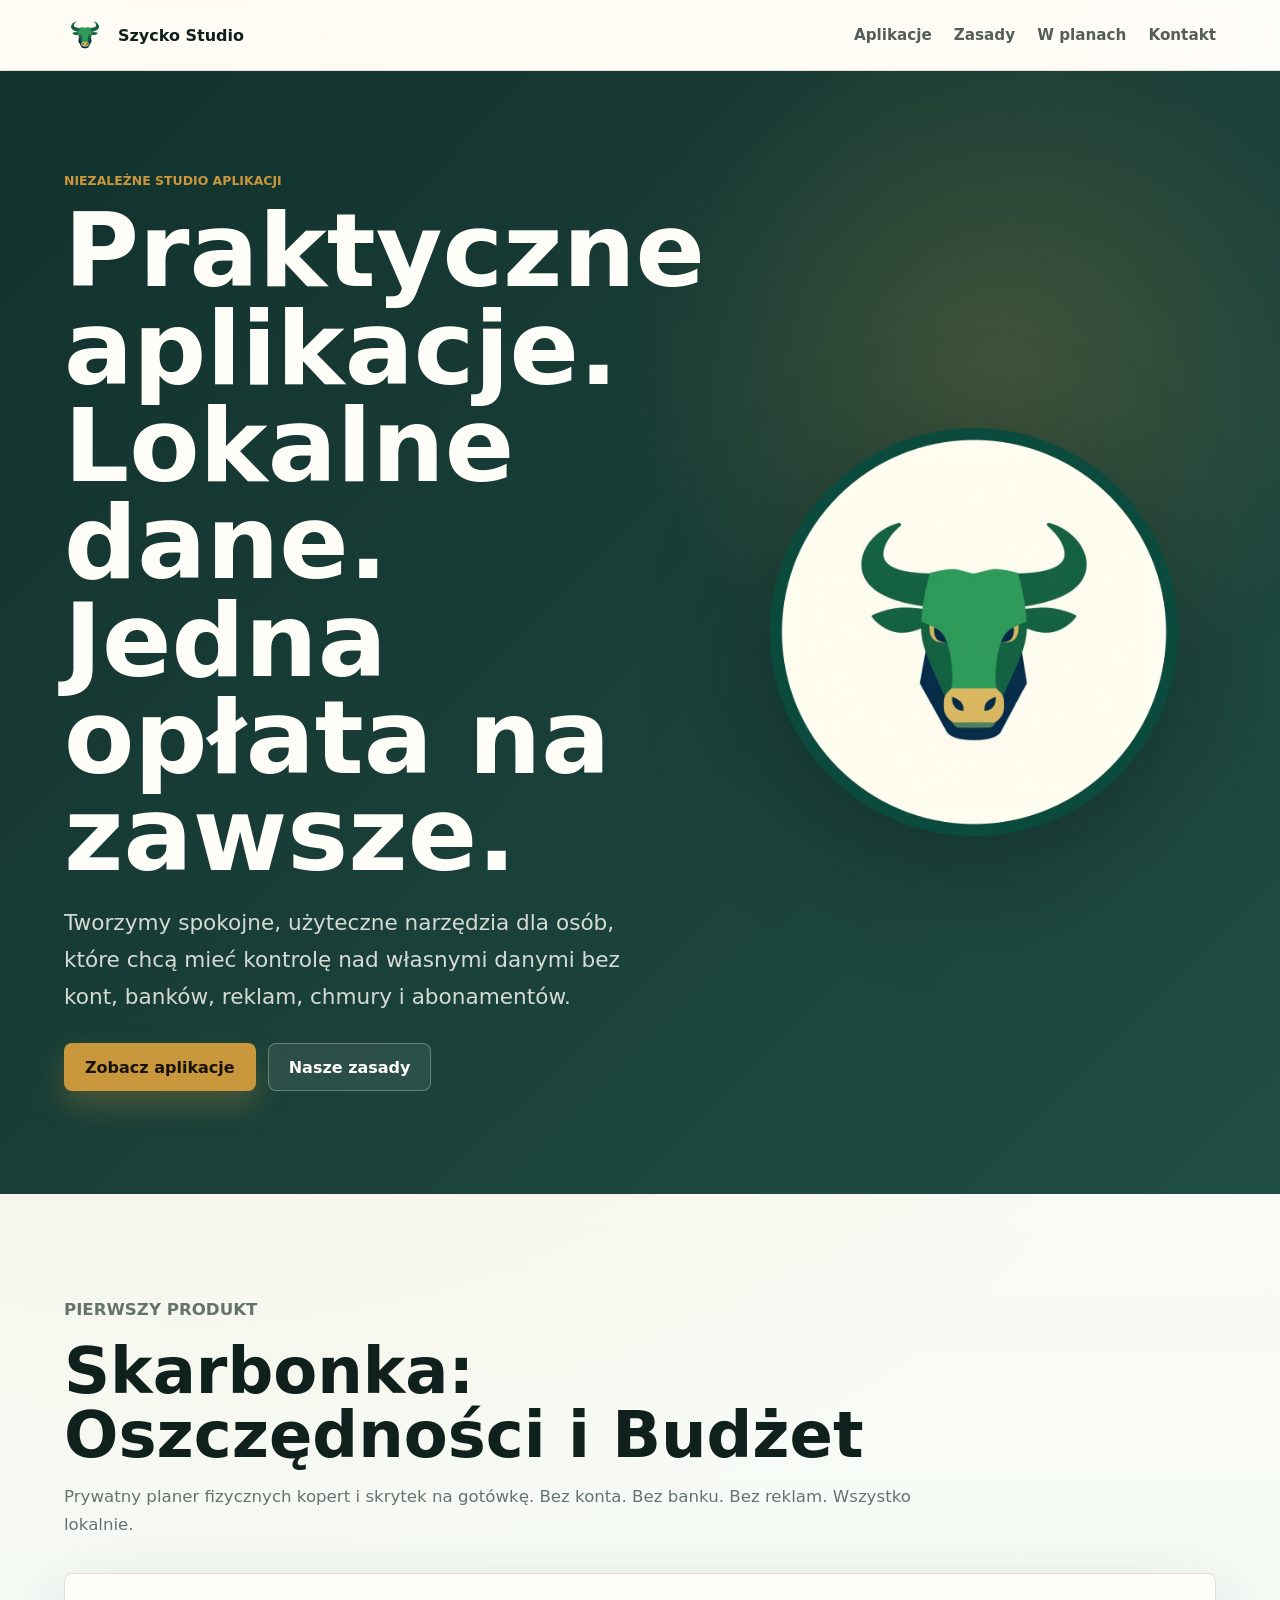
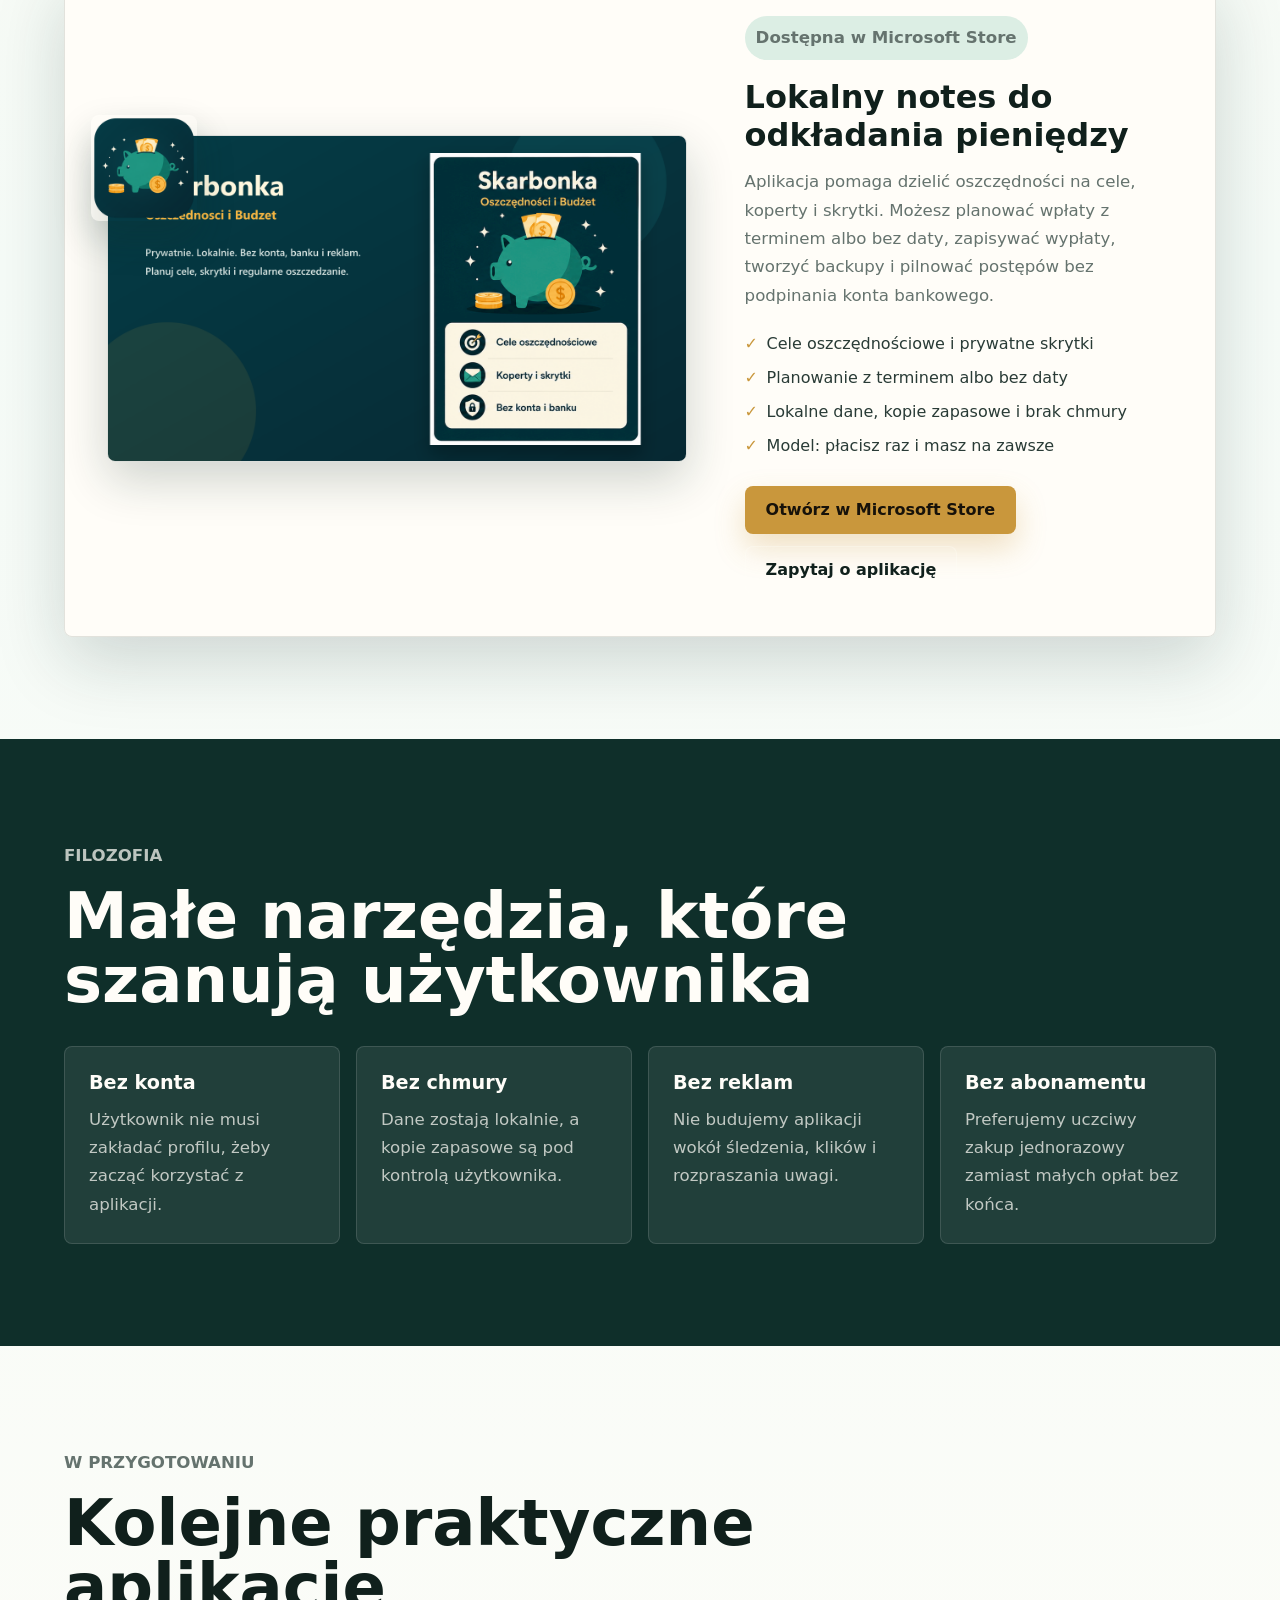
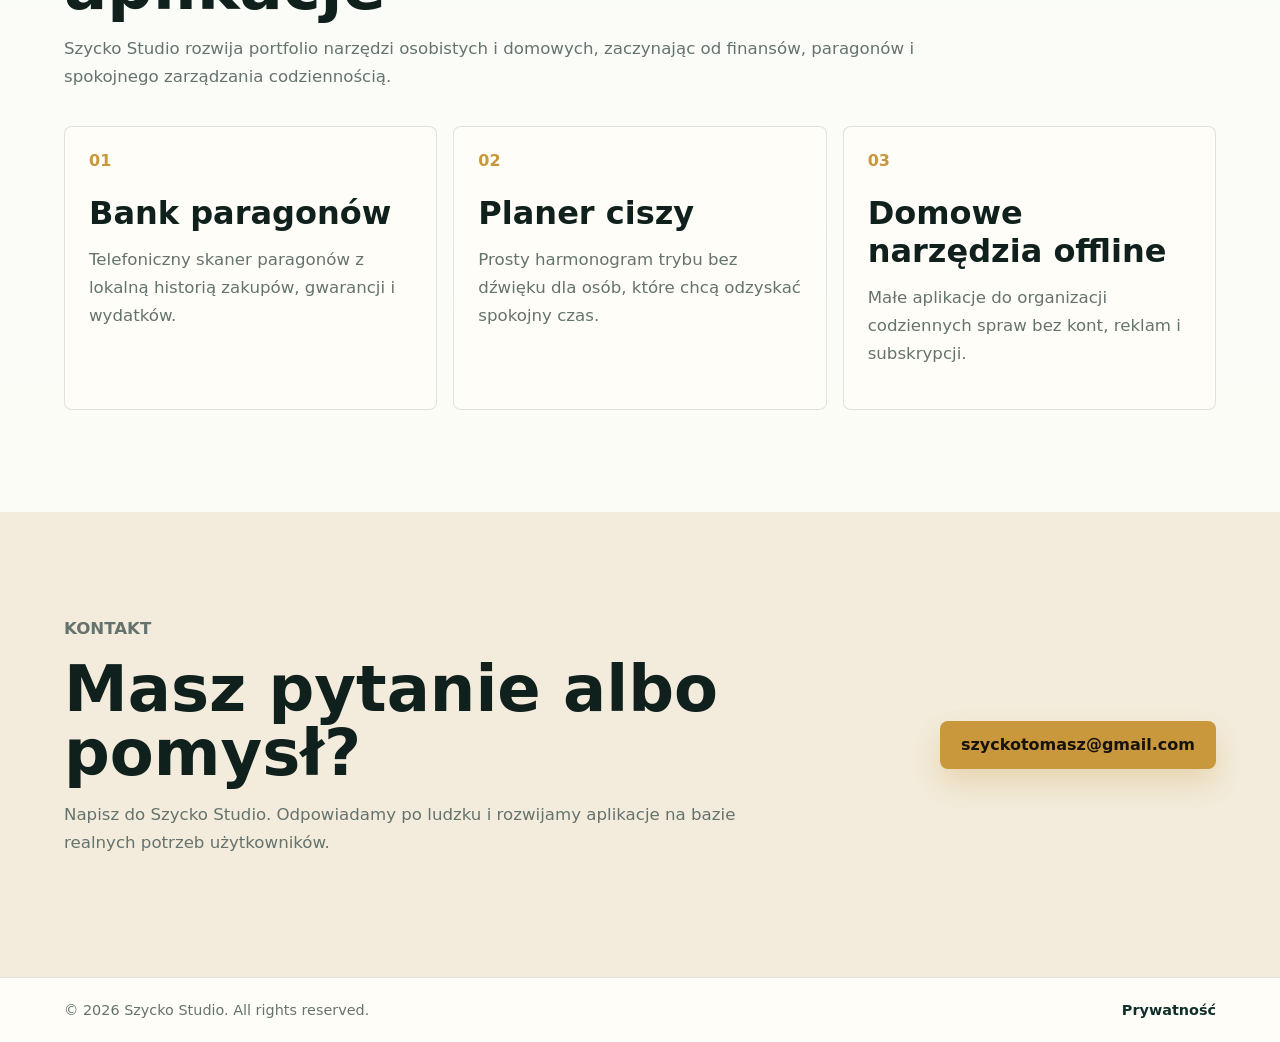
==== index.html @ e3009842 "Initial Szycko Studio website" ====
<!doctype html>
<html lang="pl">
  <head>
    <meta charset="utf-8" />
    <meta name="viewport" content="width=device-width, initial-scale=1" />
    <title>Szycko Studio | Praktyczne aplikacje lokalne</title>
    <meta
      name="description"
      content="Szycko Studio tworzy praktyczne aplikacje lokalne: bez kont, bez chmury, bez reklam i bez abonamentu. Jedna opłata, dane na Twoim urządzeniu."
    />
    <meta name="theme-color" content="#0f2f2a" />
    <meta property="og:title" content="Szycko Studio" />
    <meta
      property="og:description"
      content="Praktyczne aplikacje. Lokalne dane. Jedna opłata na zawsze."
    />
    <meta property="og:type" content="website" />
    <meta property="og:image" content="assets/szycko-studio-badge.png" />
    <link rel="icon" href="assets/favicon-192.png" />
    <link rel="apple-touch-icon" href="assets/favicon-192.png" />
    <link rel="manifest" href="site.webmanifest" />
    <link rel="canonical" href="https://szyckostudio.pl/" />
    <link rel="stylesheet" href="styles.css" />
  </head>
  <body>
    <header class="site-header">
      <a class="brand" href="#top" aria-label="Szycko Studio">
        <img src="assets/szycko-studio-bull.png" alt="" />
        <span>Szycko Studio</span>
      </a>
      <nav aria-label="Główna nawigacja">
        <a href="#apps">Aplikacje</a>
        <a href="#principles">Zasady</a>
        <a href="#roadmap">W planach</a>
        <a href="#contact">Kontakt</a>
      </nav>
    </header>

    <main id="top">
      <section class="hero section-band">
        <div class="hero-copy">
          <p class="eyebrow">Niezależne studio aplikacji</p>
          <h1>Praktyczne aplikacje. Lokalne dane. Jedna opłata na zawsze.</h1>
          <p class="lead">
            Tworzymy spokojne, użyteczne narzędzia dla osób, które chcą mieć kontrolę nad
            własnymi danymi bez kont, banków, reklam, chmury i abonamentów.
          </p>
          <div class="hero-actions">
            <a class="button primary" href="#apps">Zobacz aplikacje</a>
            <a class="button secondary" href="#principles">Nasze zasady</a>
          </div>
        </div>
        <div class="hero-mark" aria-hidden="true">
          <img src="assets/szycko-studio-badge.png" alt="" />
        </div>
      </section>

      <section id="apps" class="apps-section">
        <div class="section-title">
          <p class="eyebrow">Pierwszy produkt</p>
          <h2>Skarbonka: Oszczędności i Budżet</h2>
          <p>
            Prywatny planer fizycznych kopert i skrytek na gotówkę. Bez konta. Bez banku.
            Bez reklam. Wszystko lokalnie.
          </p>
        </div>

        <article class="product">
          <div class="product-media">
            <img class="product-icon" src="assets/skarb-onka-icon.png" alt="Ikona aplikacji Skarbonka" />
            <img
              class="product-shot"
              src="assets/skarb-onka-screenshot-pl.png"
              alt="Zrzut ekranu aplikacji Skarbonka"
            />
          </div>
          <div class="product-copy">
            <p class="status-pill">Dostępna w Microsoft Store</p>
            <h3>Lokalny notes do odkładania pieniędzy</h3>
            <p>
              Aplikacja pomaga dzielić oszczędności na cele, koperty i skrytki. Możesz
              planować wpłaty z terminem albo bez daty, zapisywać wypłaty, tworzyć backupy
              i pilnować postępów bez podpinania konta bankowego.
            </p>
            <ul class="feature-list">
              <li>Cele oszczędnościowe i prywatne skrytki</li>
              <li>Planowanie z terminem albo bez daty</li>
              <li>Lokalne dane, kopie zapasowe i brak chmury</li>
              <li>Model: płacisz raz i masz na zawsze</li>
            </ul>
            <div class="product-actions">
              <a class="button primary" href="https://apps.microsoft.com/detail/9NKBMPPFX9MZ" target="_blank" rel="noopener">
                Otwórz w Microsoft Store
              </a>
              <a class="button secondary" href="#contact">Zapytaj o aplikację</a>
            </div>
          </div>
        </article>
      </section>

      <section id="principles" class="principles section-band">
        <div class="section-title">
          <p class="eyebrow">Filozofia</p>
          <h2>Małe narzędzia, które szanują użytkownika</h2>
        </div>
        <div class="principle-grid">
          <div>
            <strong>Bez konta</strong>
            <span>Użytkownik nie musi zakładać profilu, żeby zacząć korzystać z aplikacji.</span>
          </div>
          <div>
            <strong>Bez chmury</strong>
            <span>Dane zostają lokalnie, a kopie zapasowe są pod kontrolą użytkownika.</span>
          </div>
          <div>
            <strong>Bez reklam</strong>
            <span>Nie budujemy aplikacji wokół śledzenia, klików i rozpraszania uwagi.</span>
          </div>
          <div>
            <strong>Bez abonamentu</strong>
            <span>Preferujemy uczciwy zakup jednorazowy zamiast małych opłat bez końca.</span>
          </div>
        </div>
      </section>

      <section id="roadmap" class="roadmap">
        <div class="section-title">
          <p class="eyebrow">W przygotowaniu</p>
          <h2>Kolejne praktyczne aplikacje</h2>
          <p>
            Szycko Studio rozwija portfolio narzędzi osobistych i domowych, zaczynając od
            finansów, paragonów i spokojnego zarządzania codziennością.
          </p>
        </div>
        <div class="roadmap-grid">
          <article>
            <span>01</span>
            <h3>Bank paragonów</h3>
            <p>Telefoniczny skaner paragonów z lokalną historią zakupów, gwarancji i wydatków.</p>
          </article>
          <article>
            <span>02</span>
            <h3>Planer ciszy</h3>
            <p>Prosty harmonogram trybu bez dźwięku dla osób, które chcą odzyskać spokojny czas.</p>
          </article>
          <article>
            <span>03</span>
            <h3>Domowe narzędzia offline</h3>
            <p>Małe aplikacje do organizacji codziennych spraw bez kont, reklam i subskrypcji.</p>
          </article>
        </div>
      </section>

      <section id="contact" class="contact section-band">
        <div>
          <p class="eyebrow">Kontakt</p>
          <h2>Masz pytanie albo pomysł?</h2>
          <p>
            Napisz do Szycko Studio. Odpowiadamy po ludzku i rozwijamy aplikacje na bazie
            realnych potrzeb użytkowników.
          </p>
        </div>
        <a class="button primary" href="mailto:szyckotomasz@gmail.com">szyckotomasz@gmail.com</a>
      </section>
    </main>

    <footer>
      <span>© 2026 Szycko Studio. All rights reserved.</span>
      <a href="privacy.html">Prywatność</a>
    </footer>

    <script src="script.js"></script>
  </body>
</html>
---- styles.css ----
:root {
  color-scheme: light;
  --ink: #10201c;
  --muted: #65736e;
  --forest: #0f2f2a;
  --pine: #17463d;
  --mint: #dceee4;
  --gold: #c9973c;
  --cream: #fbf5e8;
  --paper: #fffdf8;
  --line: rgba(16, 32, 28, 0.12);
  --shadow: 0 24px 70px rgba(15, 47, 42, 0.18);
  font-family: Inter, ui-sans-serif, system-ui, -apple-system, BlinkMacSystemFont, "Segoe UI", sans-serif;
}

* {
  box-sizing: border-box;
}

html {
  scroll-behavior: smooth;
}

body {
  margin: 0;
  background:
    radial-gradient(circle at 15% 10%, rgba(201, 151, 60, 0.14), transparent 30%),
    linear-gradient(180deg, #fffaf0 0%, #f5fbf7 44%, #fffdf8 100%);
  color: var(--ink);
}

a {
  color: inherit;
}

.site-header {
  position: sticky;
  top: 0;
  z-index: 10;
  display: flex;
  align-items: center;
  justify-content: space-between;
  gap: 24px;
  padding: 14px clamp(20px, 5vw, 72px);
  background: rgba(255, 253, 248, 0.86);
  border-bottom: 1px solid var(--line);
  backdrop-filter: blur(16px);
}

.brand {
  display: inline-flex;
  align-items: center;
  gap: 12px;
  font-weight: 800;
  text-decoration: none;
}

.brand img {
  width: 42px;
  height: 42px;
  object-fit: contain;
}

nav {
  display: flex;
  gap: 22px;
  font-size: 0.95rem;
  font-weight: 700;
}

nav a {
  color: rgba(16, 32, 28, 0.72);
  text-decoration: none;
}

nav a:hover {
  color: var(--forest);
}

main {
  overflow: hidden;
}

.section-band {
  margin: 0;
  padding: clamp(56px, 8vw, 110px) clamp(20px, 5vw, 72px);
}

.hero {
  min-height: calc(100vh - 72px);
  display: grid;
  grid-template-columns: minmax(0, 1.1fr) minmax(280px, 0.9fr);
  align-items: center;
  gap: clamp(32px, 6vw, 90px);
  background:
    radial-gradient(circle at 78% 26%, rgba(201, 151, 60, 0.22), transparent 28%),
    linear-gradient(135deg, rgba(15, 47, 42, 0.99), rgba(23, 70, 61, 0.96));
  color: #fffdf8;
}

.hero-copy {
  max-width: 770px;
}

.eyebrow {
  margin: 0 0 14px;
  color: var(--gold);
  font-size: 0.78rem;
  font-weight: 900;
  letter-spacing: 0;
  text-transform: uppercase;
}

h1,
h2,
h3,
p {
  margin-top: 0;
}

h1 {
  margin-bottom: 22px;
  font-size: clamp(3rem, 8vw, 6.8rem);
  line-height: 0.95;
  letter-spacing: 0;
}

h2 {
  margin-bottom: 16px;
  font-size: clamp(2rem, 5vw, 4rem);
  line-height: 1;
  letter-spacing: 0;
}

h3 {
  margin-bottom: 14px;
  font-size: clamp(1.35rem, 3vw, 2rem);
  letter-spacing: 0;
}

.lead,
.section-title p,
.product-copy p,
.contact p,
.roadmap article p,
.principle-grid span {
  color: var(--muted);
  font-size: 1.04rem;
  line-height: 1.7;
}

.hero .lead {
  max-width: 650px;
  color: rgba(255, 253, 248, 0.82);
  font-size: clamp(1.08rem, 2vw, 1.35rem);
}

.hero-actions,
.product-actions {
  display: flex;
  flex-wrap: wrap;
  gap: 12px;
  margin-top: 28px;
}

.button {
  display: inline-flex;
  min-height: 48px;
  align-items: center;
  justify-content: center;
  padding: 0 20px;
  border: 1px solid transparent;
  border-radius: 8px;
  font-weight: 900;
  text-decoration: none;
  transition: transform 160ms ease, box-shadow 160ms ease, background 160ms ease;
}

.button:hover {
  transform: translateY(-2px);
}

.button.primary {
  background: var(--gold);
  color: #17120a;
  box-shadow: 0 14px 30px rgba(201, 151, 60, 0.28);
}

.button.secondary {
  border-color: rgba(255, 253, 248, 0.28);
  color: inherit;
  background: rgba(255, 255, 255, 0.08);
}

.apps-section,
.roadmap {
  padding: clamp(56px, 8vw, 104px) clamp(20px, 5vw, 72px);
}

.hero-mark {
  display: grid;
  place-items: center;
}

.hero-mark img {
  width: min(440px, 100%);
  filter: drop-shadow(0 30px 60px rgba(0, 0, 0, 0.26));
  animation: floatMark 6s ease-in-out infinite;
}

.section-title {
  max-width: 860px;
  margin-bottom: 34px;
}

.product {
  display: grid;
  grid-template-columns: minmax(0, 1.15fr) minmax(320px, 0.85fr);
  gap: clamp(28px, 5vw, 58px);
  align-items: center;
  padding: clamp(20px, 4vw, 42px);
  border: 1px solid var(--line);
  border-radius: 8px;
  background: rgba(255, 253, 248, 0.92);
  box-shadow: var(--shadow);
}

.product-media {
  position: relative;
  min-height: 340px;
}

.product-shot {
  width: 100%;
  border: 1px solid rgba(15, 47, 42, 0.14);
  border-radius: 8px;
  box-shadow: 0 18px 48px rgba(15, 47, 42, 0.2);
}

.product-icon {
  position: absolute;
  top: -20px;
  left: -16px;
  width: 106px;
  height: 106px;
  border-radius: 8px;
  box-shadow: 0 18px 36px rgba(15, 47, 42, 0.22);
}

.status-pill {
  display: inline-flex;
  margin-bottom: 18px;
  padding: 8px 11px;
  border-radius: 999px;
  background: var(--mint);
  color: var(--forest);
  font-size: 0.8rem;
  font-weight: 900;
}

.feature-list {
  display: grid;
  gap: 10px;
  margin: 22px 0 0;
  padding: 0;
  list-style: none;
}

.feature-list li {
  position: relative;
  padding-left: 22px;
  color: #293b36;
  line-height: 1.5;
}

.feature-list li::before {
  position: absolute;
  left: 0;
  color: var(--gold);
  content: "✓";
  font-weight: 900;
}

.principles {
  background: var(--forest);
  color: #fffdf8;
}

.principles .section-title p,
.principles .principle-grid span {
  color: rgba(255, 253, 248, 0.72);
}

.principle-grid,
.roadmap-grid {
  display: grid;
  grid-template-columns: repeat(4, minmax(0, 1fr));
  gap: 16px;
}

.principle-grid div,
.roadmap article {
  min-height: 180px;
  padding: 24px;
  border: 1px solid rgba(255, 255, 255, 0.13);
  border-radius: 8px;
  background: rgba(255, 255, 255, 0.08);
}

.principle-grid strong {
  display: block;
  margin-bottom: 12px;
  font-size: 1.2rem;
}

.roadmap-grid {
  grid-template-columns: repeat(3, minmax(0, 1fr));
}

.roadmap article {
  border-color: var(--line);
  background: var(--paper);
}

.roadmap article span {
  display: inline-block;
  margin-bottom: 24px;
  color: var(--gold);
  font-weight: 900;
}

.contact {
  display: flex;
  align-items: center;
  justify-content: space-between;
  gap: 24px;
  background: #f3ecdc;
}

.contact > div {
  max-width: 720px;
}

footer {
  display: flex;
  justify-content: space-between;
  gap: 18px;
  padding: 24px clamp(20px, 5vw, 72px);
  border-top: 1px solid var(--line);
  color: var(--muted);
  font-size: 0.9rem;
}

footer a {
  color: var(--forest);
  font-weight: 800;
  text-decoration: none;
}

.reveal {
  opacity: 0;
  transform: translateY(18px);
  transition: opacity 600ms ease, transform 600ms ease;
}

.reveal.is-visible {
  opacity: 1;
  transform: translateY(0);
}

@keyframes floatMark {
  0%,
  100% {
    transform: translateY(0);
  }
  50% {
    transform: translateY(-12px);
  }
}

@media (max-width: 900px) {
  .site-header {
    position: static;
    align-items: flex-start;
    flex-direction: column;
  }

  nav {
    width: 100%;
    overflow-x: auto;
    padding-bottom: 4px;
  }

  .hero,
  .product,
  .contact {
    grid-template-columns: 1fr;
  }

  .hero {
    min-height: auto;
  }

  .product-media {
    min-height: auto;
  }

  .principle-grid,
  .roadmap-grid {
    grid-template-columns: 1fr;
  }

  .contact {
    display: grid;
  }
}

@media (prefers-reduced-motion: reduce) {
  *,
  *::before,
  *::after {
    animation: none !important;
    scroll-behavior: auto !important;
    transition: none !important;
  }
}
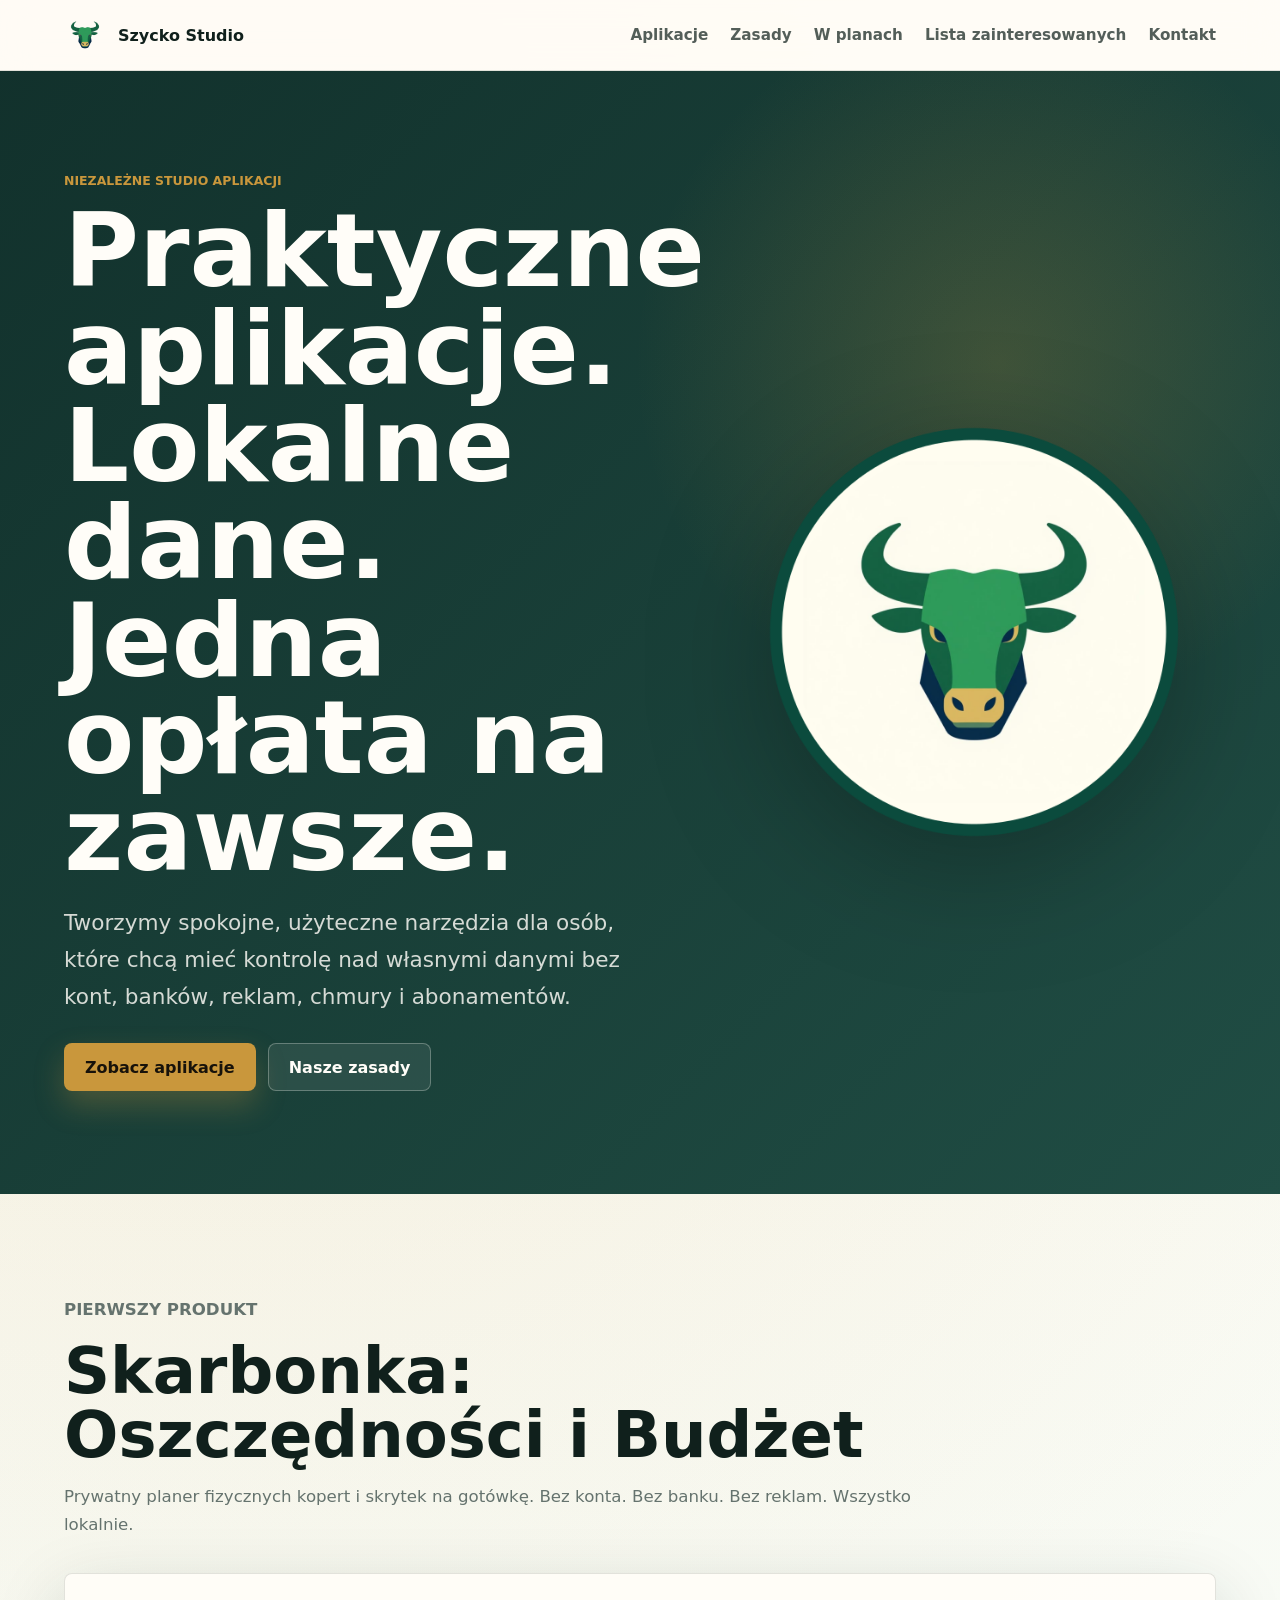
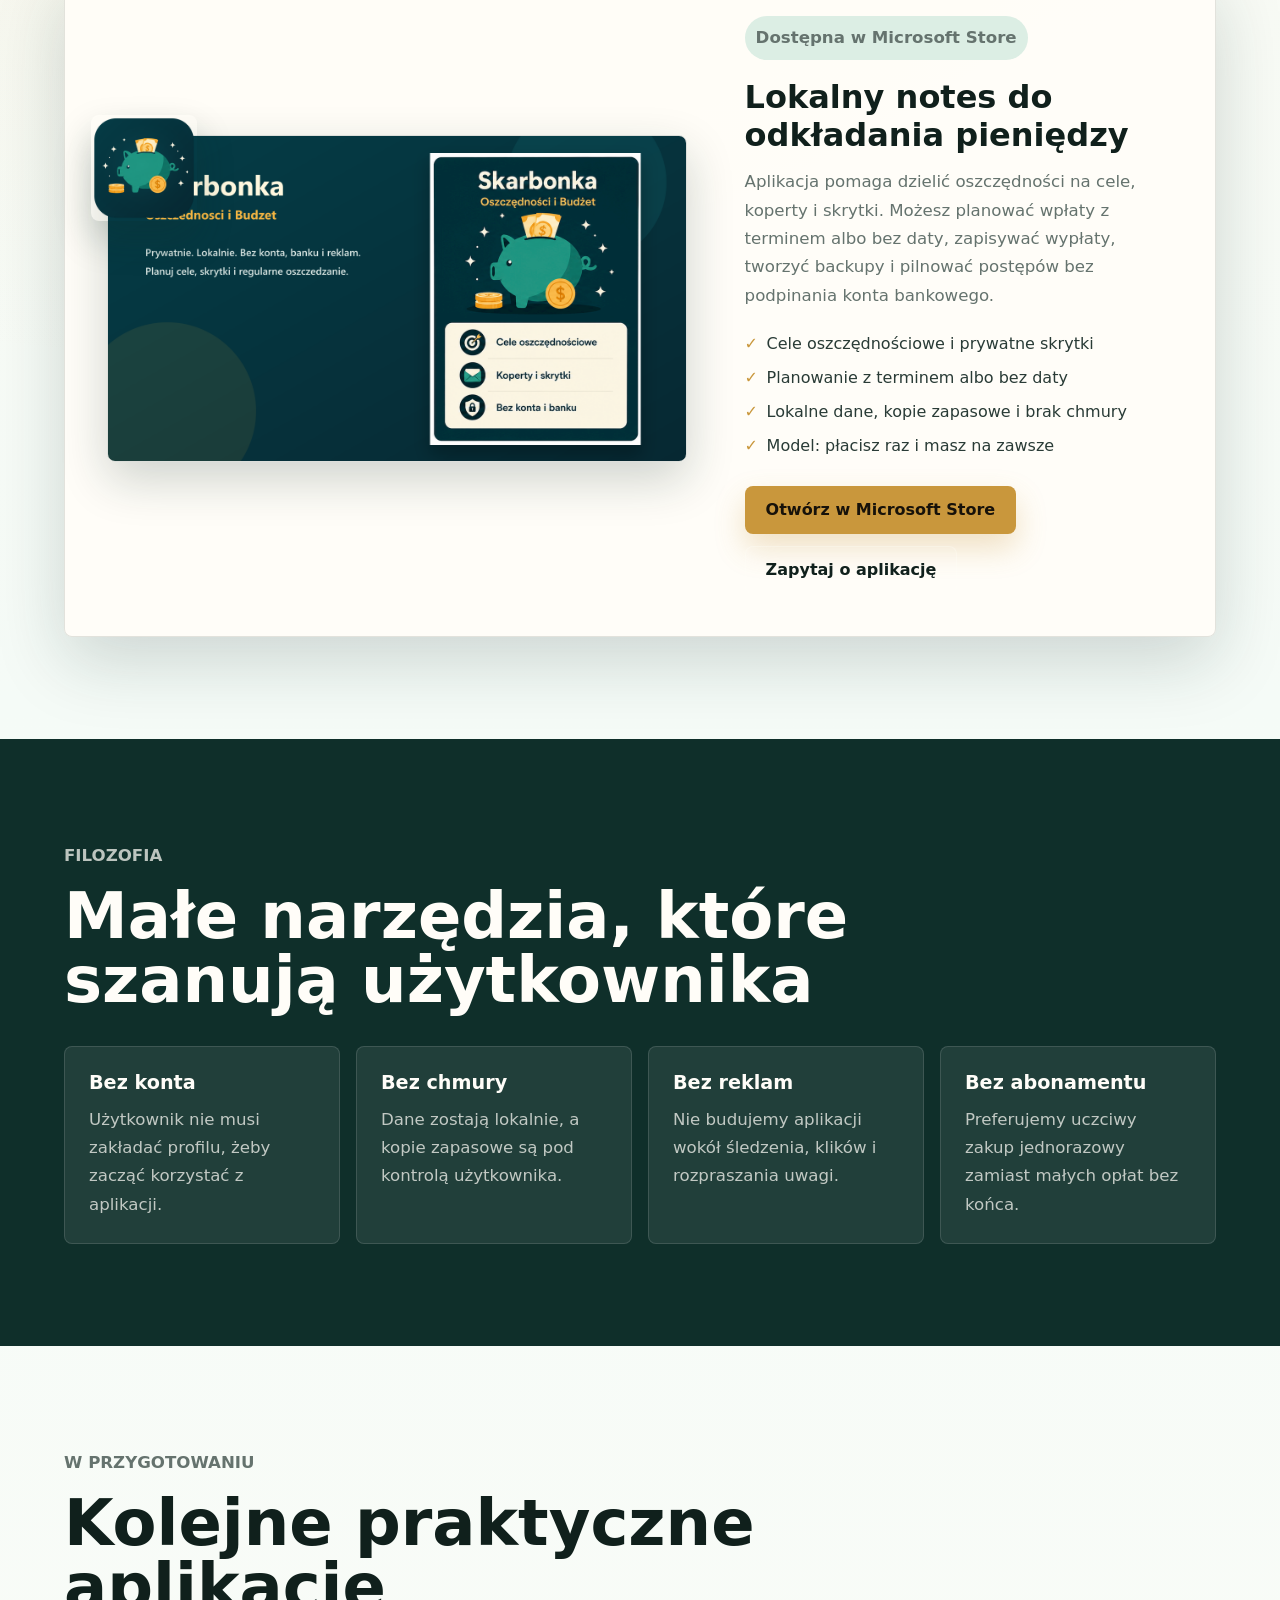
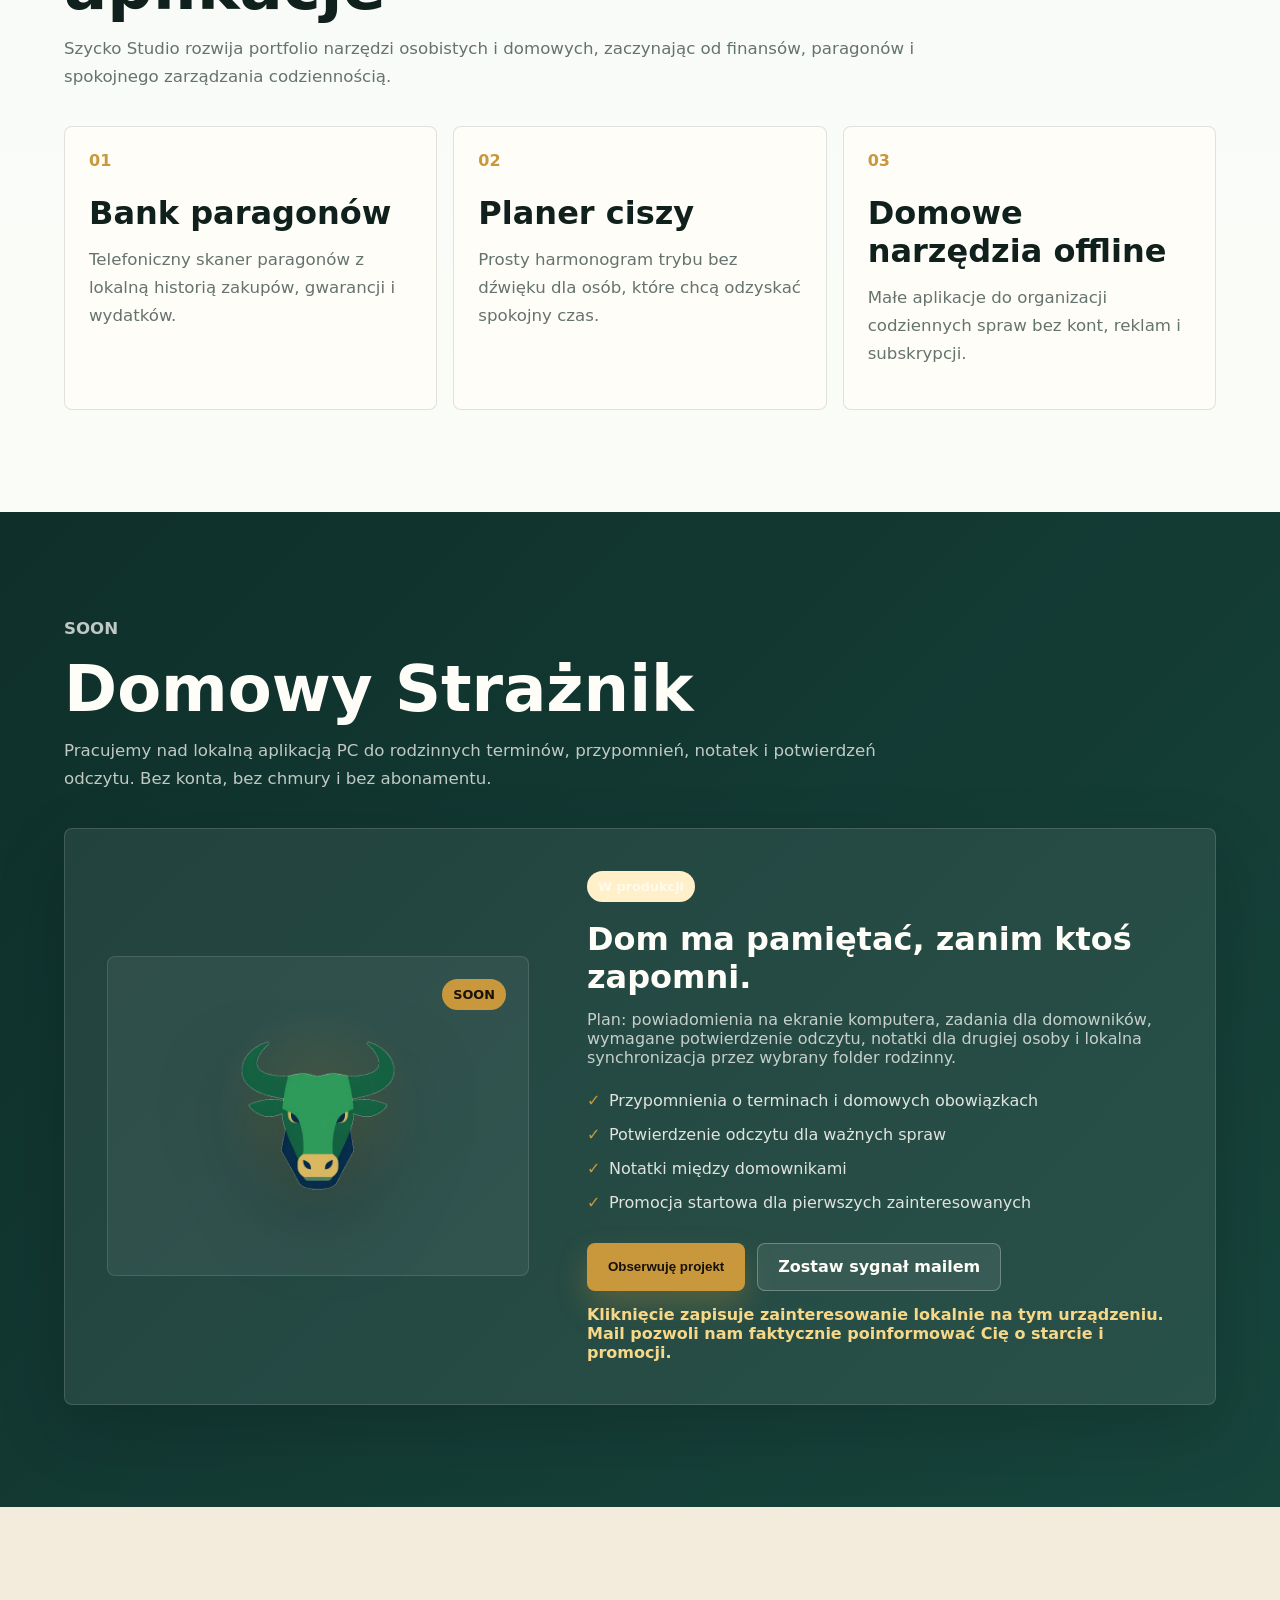
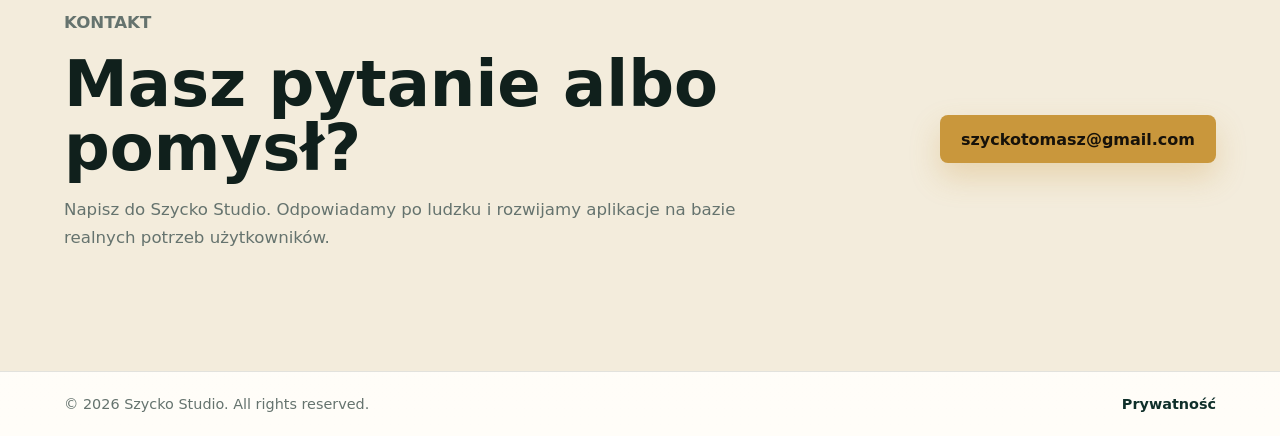
==== commit 057d0d51: "Add upcoming Domowy Straznik project" ====
--- a/index.html
+++ b/index.html
@@ -32,6 +32,7 @@
         <a href="#apps">Aplikacje</a>
         <a href="#principles">Zasady</a>
         <a href="#roadmap">W planach</a>
+        <a href="#wishlist">Lista zainteresowanych</a>
         <a href="#contact">Kontakt</a>
       </nav>
     </header>
@@ -151,6 +152,50 @@
         </div>
       </section>
 
+      <section id="wishlist" class="wishlist section-band">
+        <div class="section-title">
+          <p class="eyebrow">Soon</p>
+          <h2>Domowy Strażnik</h2>
+          <p>
+            Pracujemy nad lokalną aplikacją PC do rodzinnych terminów, przypomnień,
+            notatek i potwierdzeń odczytu. Bez konta, bez chmury i bez abonamentu.
+          </p>
+        </div>
+        <article class="soon-card">
+          <div class="soon-visual">
+            <img src="assets/szycko-studio-bull.png" alt="" />
+            <span>SOON</span>
+          </div>
+          <div class="soon-copy">
+            <p class="status-pill soon">W produkcji</p>
+            <h3>Dom ma pamiętać, zanim ktoś zapomni.</h3>
+            <p>
+              Plan: powiadomienia na ekranie komputera, zadania dla domowników,
+              wymagane potwierdzenie odczytu, notatki dla drugiej osoby i lokalna
+              synchronizacja przez wybrany folder rodzinny.
+            </p>
+            <ul class="feature-list">
+              <li>Przypomnienia o terminach i domowych obowiązkach</li>
+              <li>Potwierdzenie odczytu dla ważnych spraw</li>
+              <li>Notatki między domownikami</li>
+              <li>Promocja startowa dla pierwszych zainteresowanych</li>
+            </ul>
+            <div class="product-actions">
+              <button class="button primary wishlist-button" type="button" data-product="Domowy Strażnik">
+                Obserwuję projekt
+              </button>
+              <a
+                class="button secondary"
+                href="mailto:szyckotomasz@gmail.com?subject=Domowy%20Straznik%20-%20lista%20zainteresowanych&body=Chce%20dostac%20informacje%20o%20premierze%20aplikacji%20Domowy%20Straznik%20i%20promocji%20startowej."
+              >
+                Zostaw sygnał mailem
+              </a>
+            </div>
+            <p class="wishlist-note" aria-live="polite"></p>
+          </div>
+        </article>
+      </section>
+
       <section id="contact" class="contact section-band">
         <div>
           <p class="eyebrow">Kontakt</p>
--- a/styles.css
+++ b/styles.css
@@ -176,6 +176,10 @@
   transition: transform 160ms ease, box-shadow 160ms ease, background 160ms ease;
 }
 
+button.button {
+  cursor: pointer;
+}
+
 .button:hover {
   transform: translateY(-2px);
 }
@@ -258,6 +262,11 @@
   font-weight: 900;
 }
 
+.status-pill.soon {
+  background: #fff0c9;
+  color: #6e4c12;
+}
+
 .feature-list {
   display: grid;
   gap: 10px;
@@ -335,6 +344,70 @@
   justify-content: space-between;
   gap: 24px;
   background: #f3ecdc;
+}
+
+.wishlist {
+  background:
+    linear-gradient(135deg, rgba(15, 47, 42, 0.96), rgba(23, 70, 61, 0.94)),
+    var(--forest);
+  color: #fffdf8;
+}
+
+.wishlist .section-title p,
+.wishlist .soon-copy p {
+  color: rgba(255, 253, 248, 0.74);
+}
+
+.soon-card {
+  display: grid;
+  grid-template-columns: minmax(260px, 0.72fr) minmax(0, 1fr);
+  gap: clamp(24px, 5vw, 58px);
+  align-items: center;
+  padding: clamp(22px, 4vw, 42px);
+  border: 1px solid rgba(255, 253, 248, 0.14);
+  border-radius: 8px;
+  background: rgba(255, 255, 255, 0.08);
+  box-shadow: 0 24px 70px rgba(0, 0, 0, 0.16);
+}
+
+.soon-visual {
+  position: relative;
+  min-height: 320px;
+  display: grid;
+  place-items: center;
+  border-radius: 8px;
+  border: 1px solid rgba(255, 253, 248, 0.12);
+  background:
+    radial-gradient(circle at 50% 48%, rgba(201, 151, 60, 0.18), transparent 38%),
+    rgba(255, 253, 248, 0.06);
+}
+
+.soon-visual img {
+  width: min(230px, 72%);
+  filter: drop-shadow(0 28px 44px rgba(0, 0, 0, 0.28));
+}
+
+.soon-visual span {
+  position: absolute;
+  right: 22px;
+  top: 22px;
+  padding: 8px 11px;
+  border-radius: 999px;
+  background: var(--gold);
+  color: #17120a;
+  font-size: 0.8rem;
+  font-weight: 900;
+}
+
+.soon-copy .feature-list li {
+  color: rgba(255, 253, 248, 0.86);
+}
+
+.wishlist-note {
+  min-height: 28px;
+  margin: 14px 0 0;
+  font-weight: 800;
+  color: #f7d889 !important;
 }
 
 .contact > div {
@@ -393,6 +466,7 @@
 
   .hero,
   .product,
+  .soon-card,
   .contact {
     grid-template-columns: 1fr;
   }
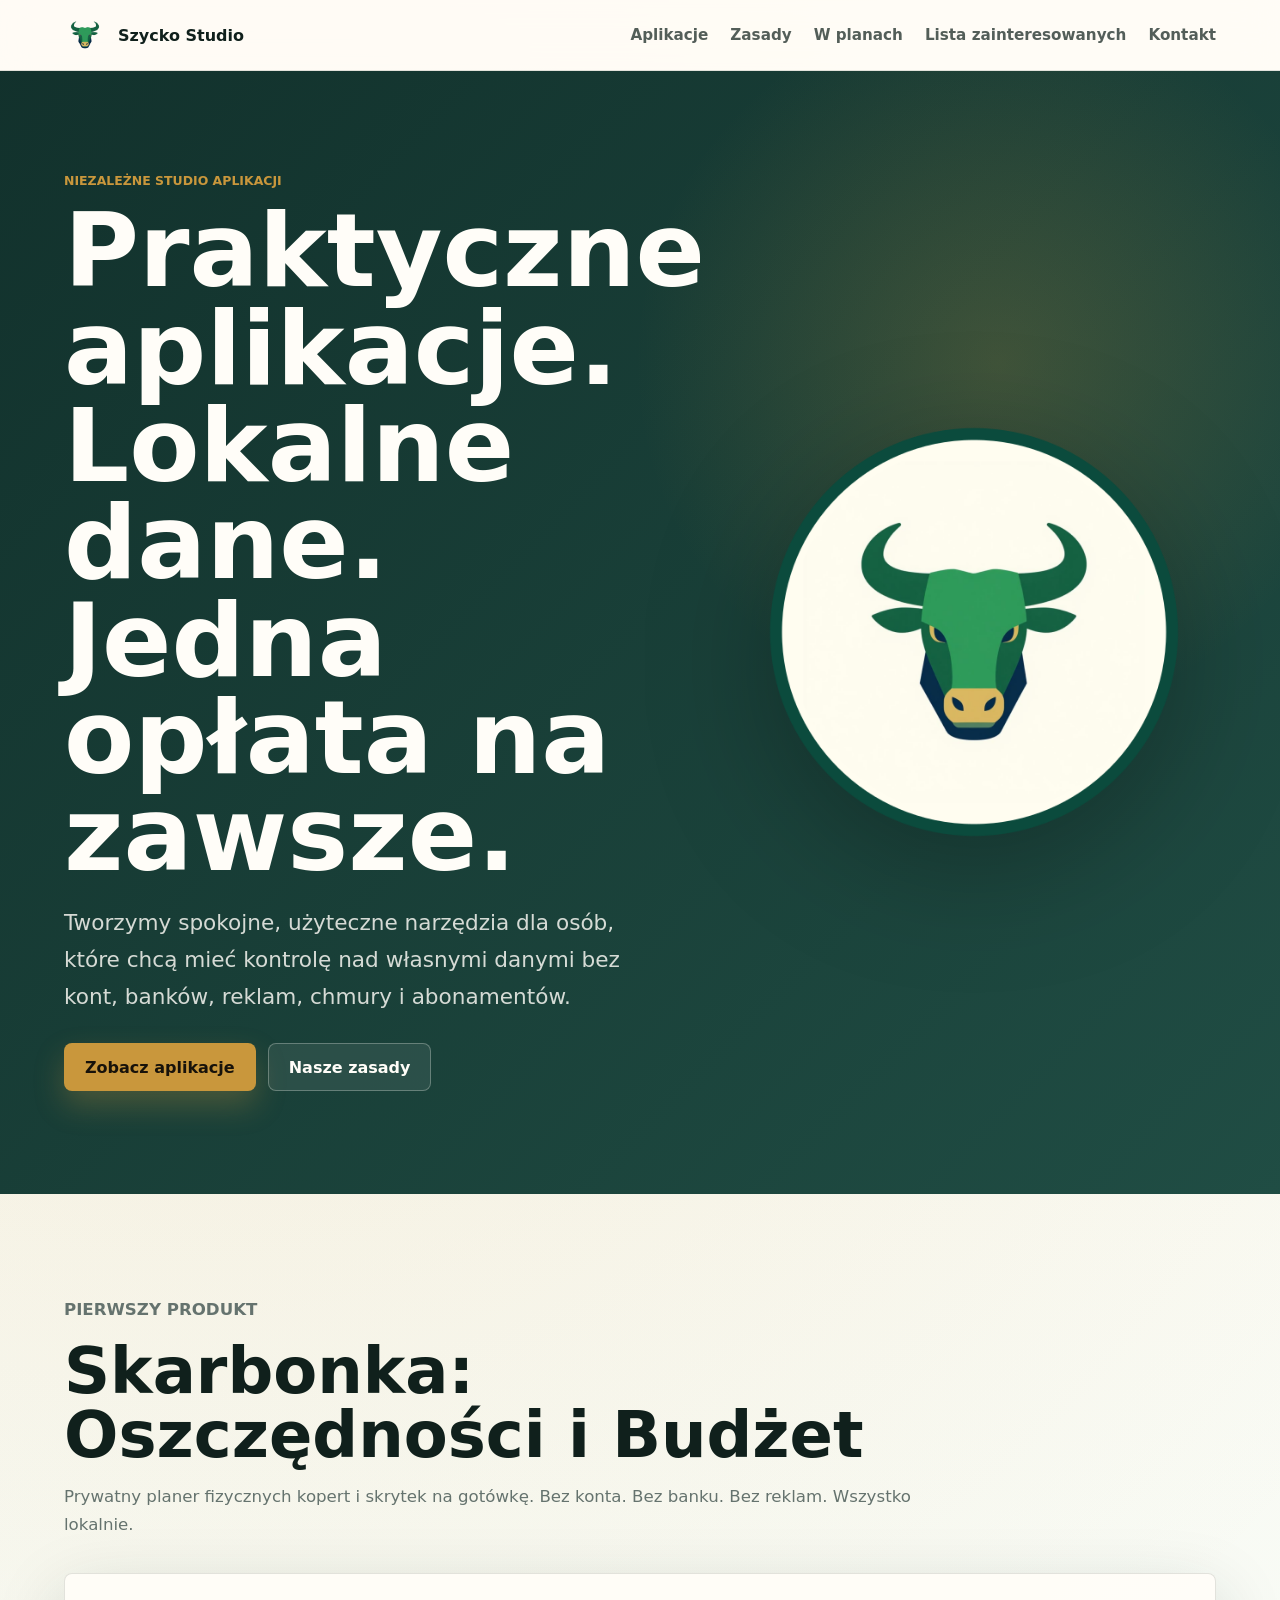
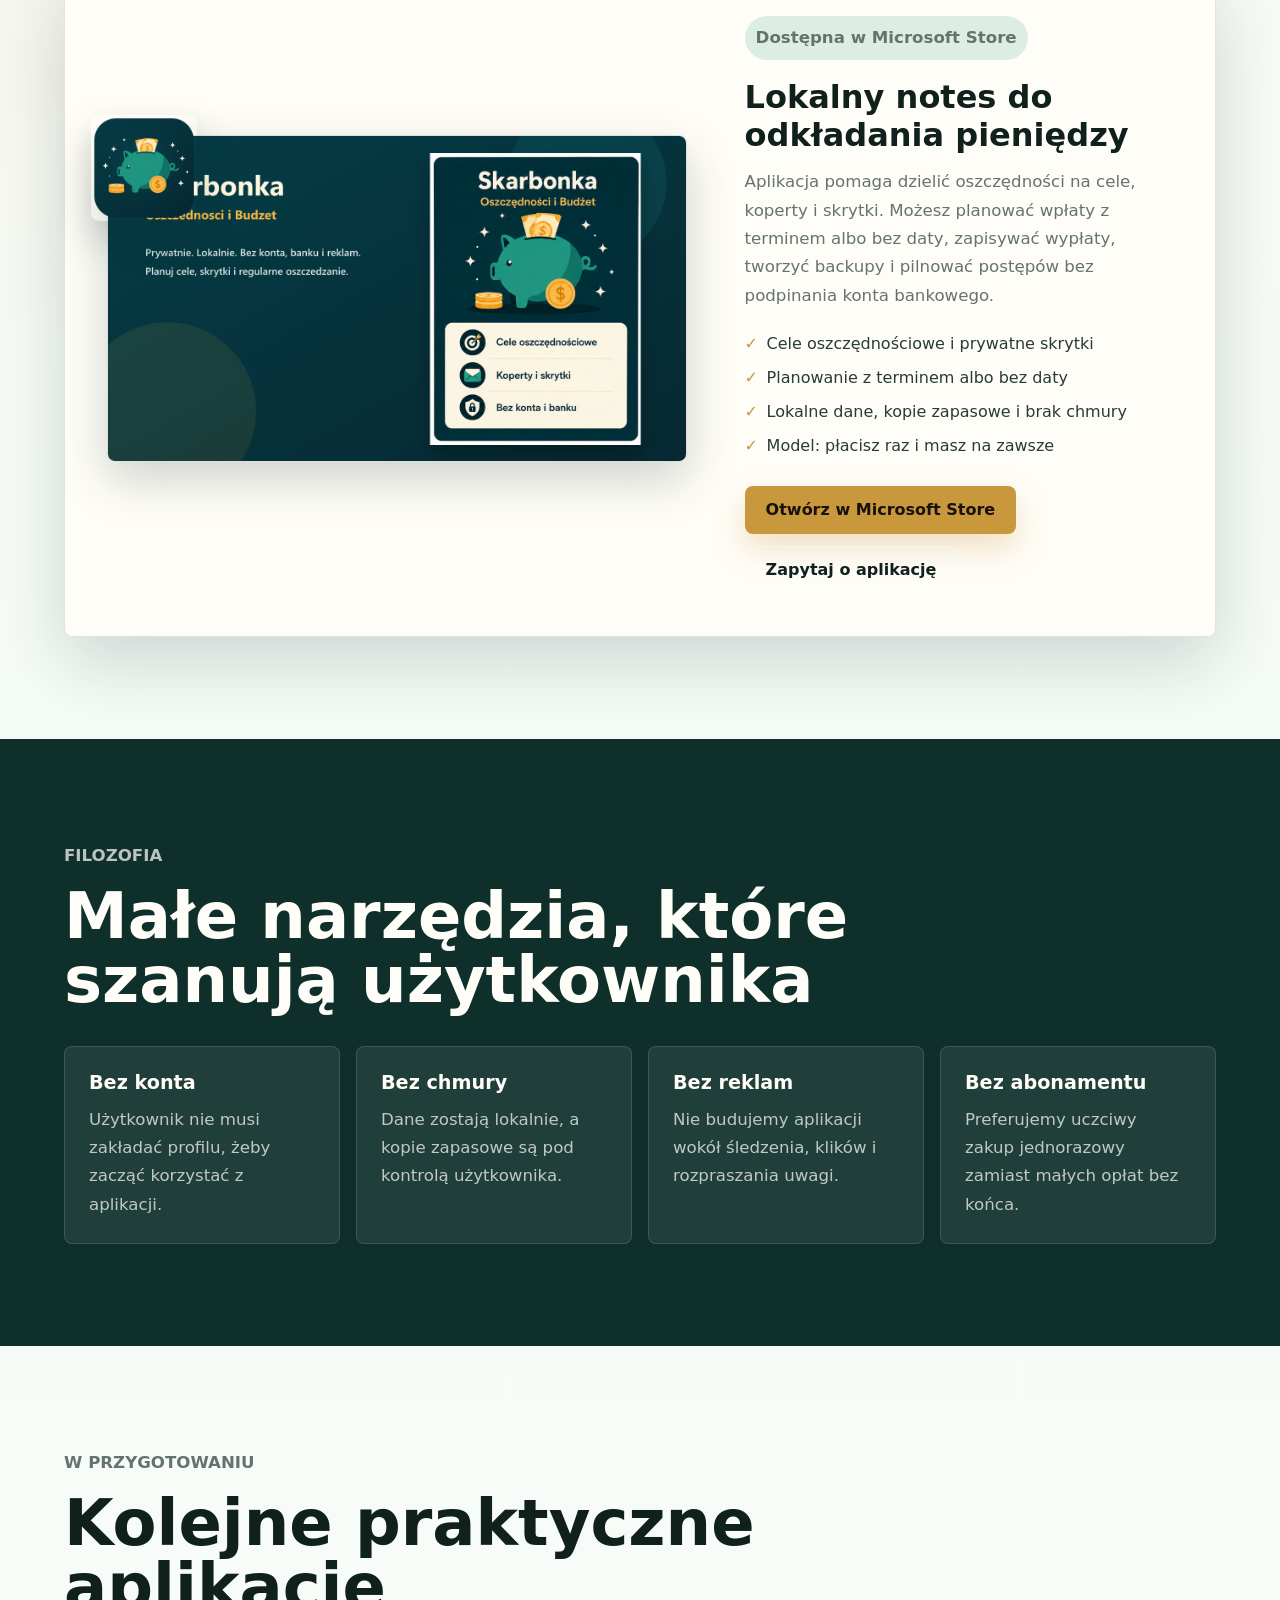
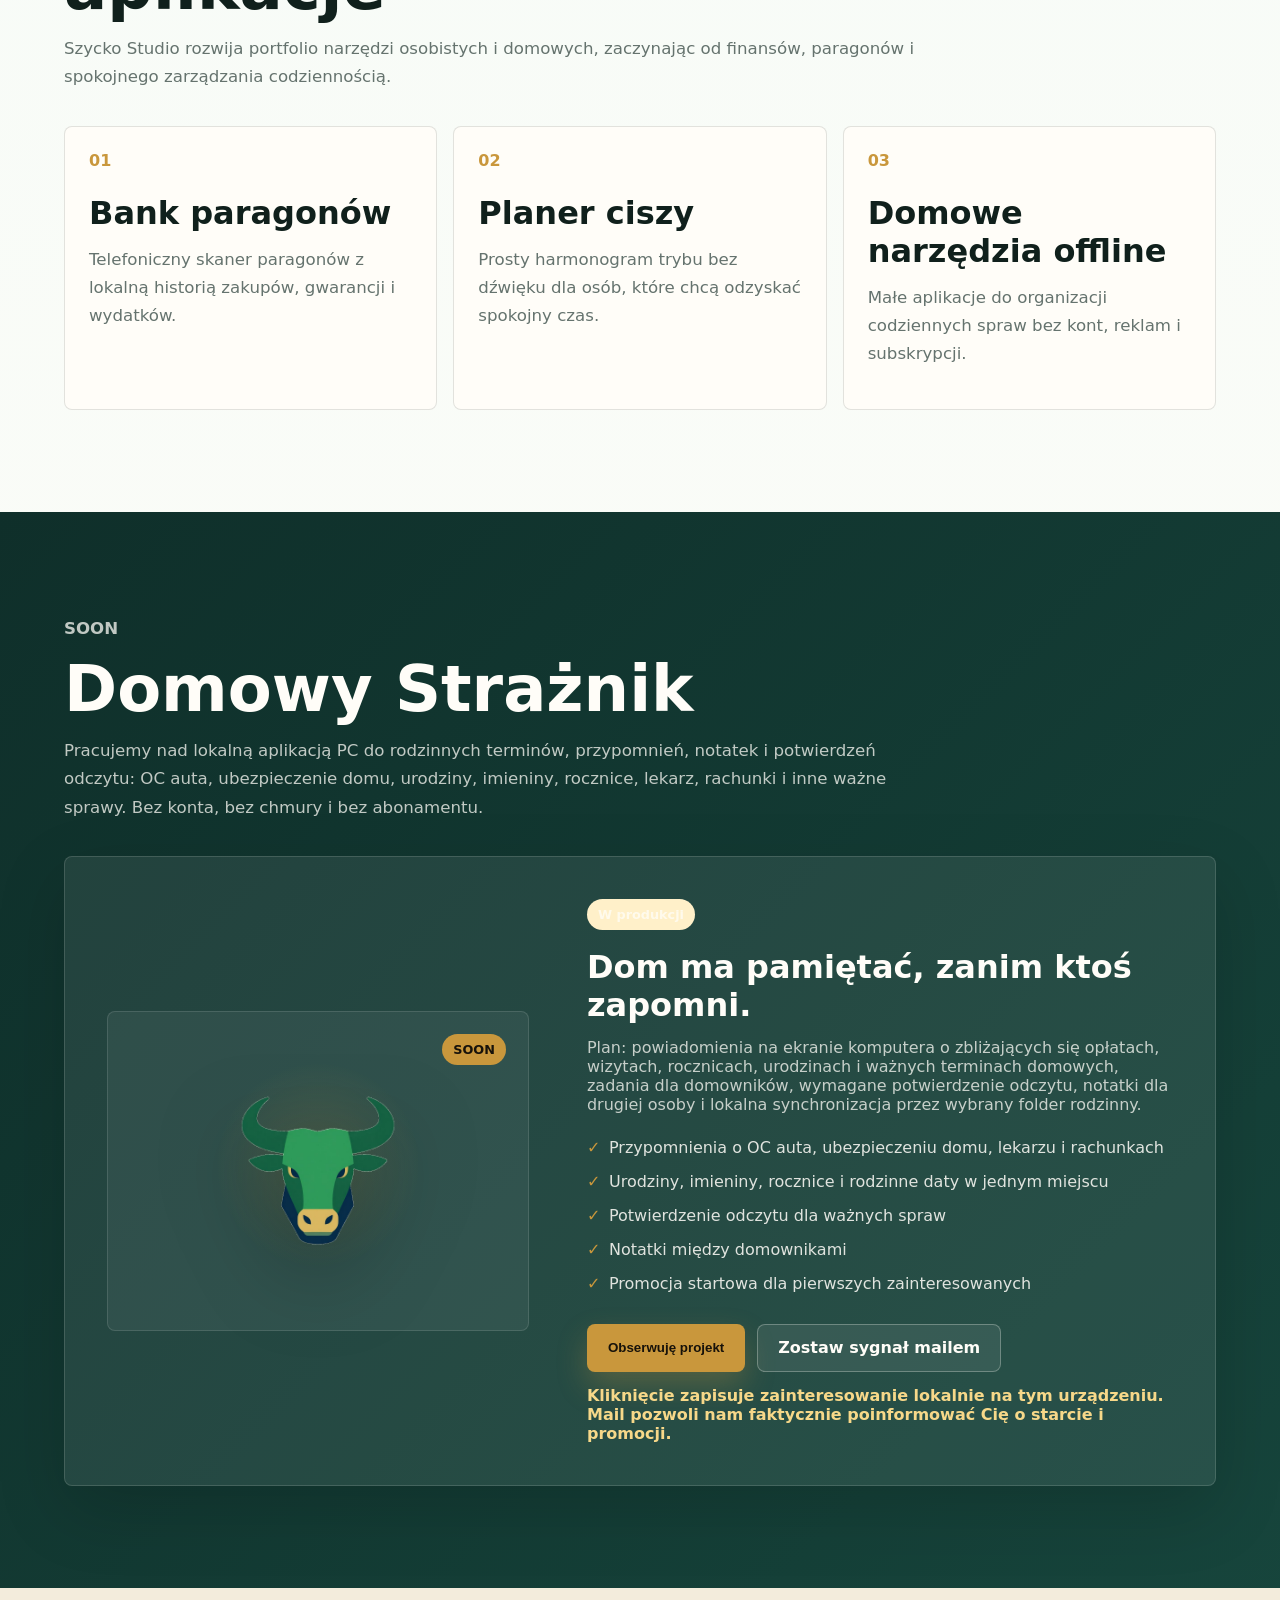
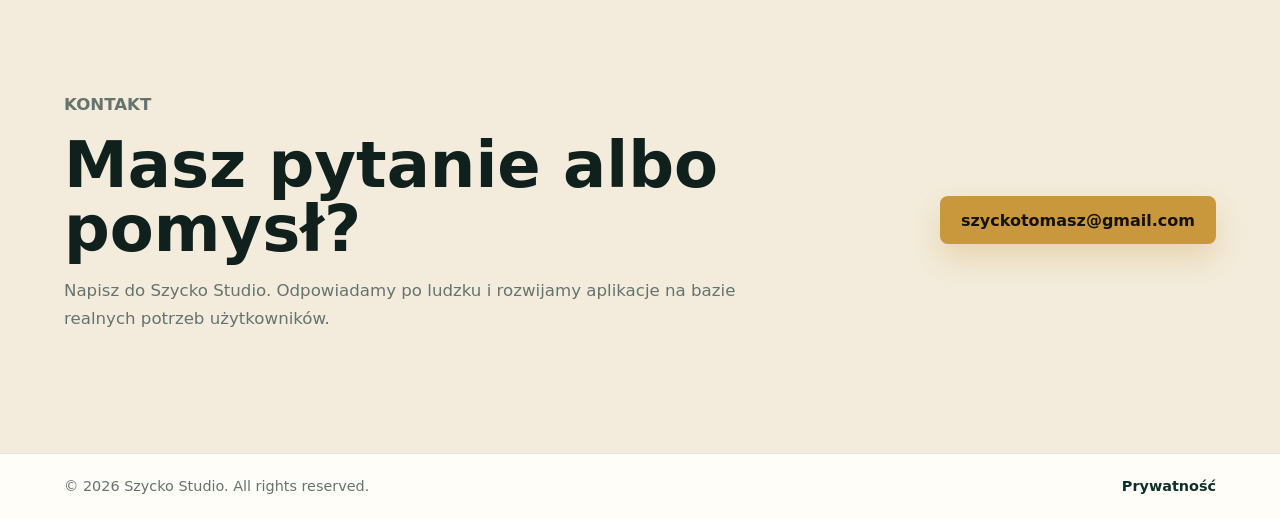
==== commit 5d4bf2b9: "Clarify Domowy Straznik reminder use cases" ====
--- a/index.html
+++ b/index.html
@@ -158,7 +158,9 @@
           <h2>Domowy Strażnik</h2>
           <p>
             Pracujemy nad lokalną aplikacją PC do rodzinnych terminów, przypomnień,
-            notatek i potwierdzeń odczytu. Bez konta, bez chmury i bez abonamentu.
+            notatek i potwierdzeń odczytu: OC auta, ubezpieczenie domu, urodziny,
+            imieniny, rocznice, lekarz, rachunki i inne ważne sprawy. Bez konta,
+            bez chmury i bez abonamentu.
           </p>
         </div>
         <article class="soon-card">
@@ -170,12 +172,14 @@
             <p class="status-pill soon">W produkcji</p>
             <h3>Dom ma pamiętać, zanim ktoś zapomni.</h3>
             <p>
-              Plan: powiadomienia na ekranie komputera, zadania dla domowników,
-              wymagane potwierdzenie odczytu, notatki dla drugiej osoby i lokalna
-              synchronizacja przez wybrany folder rodzinny.
+              Plan: powiadomienia na ekranie komputera o zbliżających się opłatach,
+              wizytach, rocznicach, urodzinach i ważnych terminach domowych, zadania
+              dla domowników, wymagane potwierdzenie odczytu, notatki dla drugiej osoby
+              i lokalna synchronizacja przez wybrany folder rodzinny.
             </p>
             <ul class="feature-list">
-              <li>Przypomnienia o terminach i domowych obowiązkach</li>
+              <li>Przypomnienia o OC auta, ubezpieczeniu domu, lekarzu i rachunkach</li>
+              <li>Urodziny, imieniny, rocznice i rodzinne daty w jednym miejscu</li>
               <li>Potwierdzenie odczytu dla ważnych spraw</li>
               <li>Notatki między domownikami</li>
               <li>Promocja startowa dla pierwszych zainteresowanych</li>
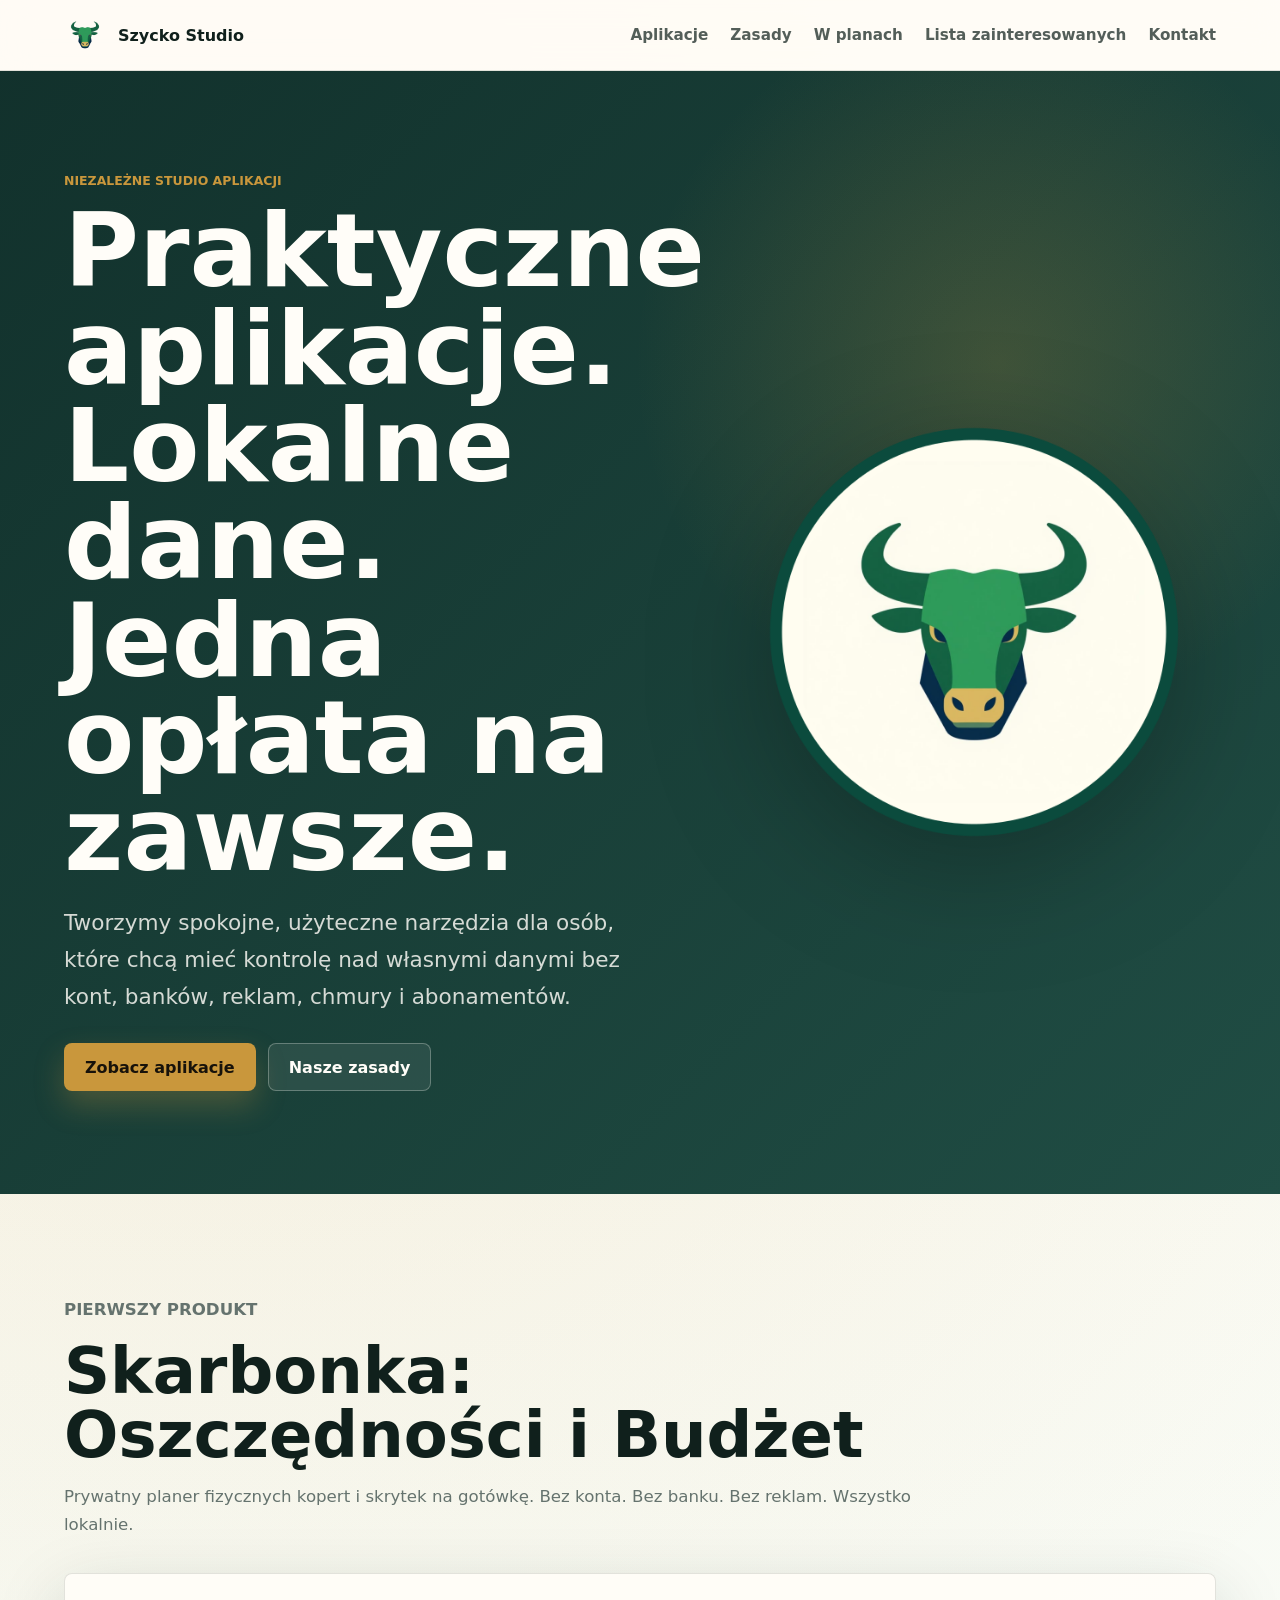
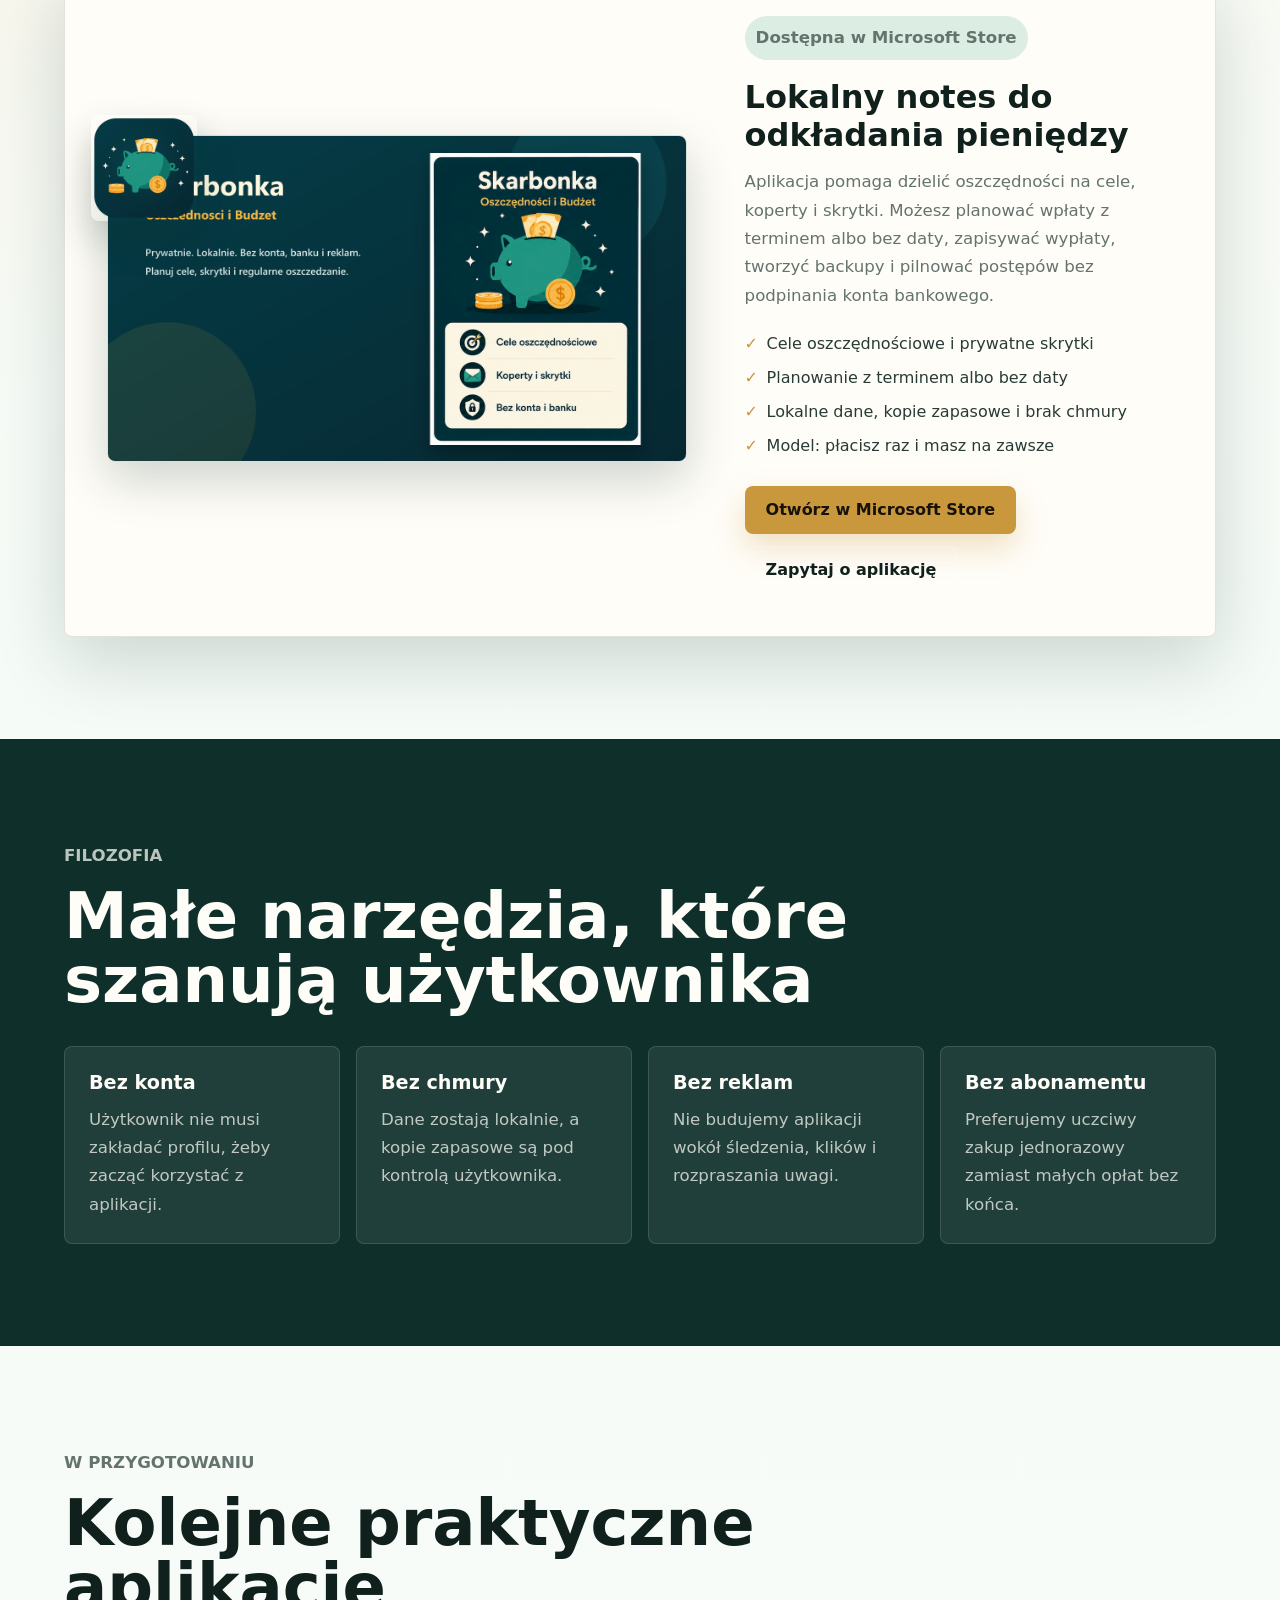
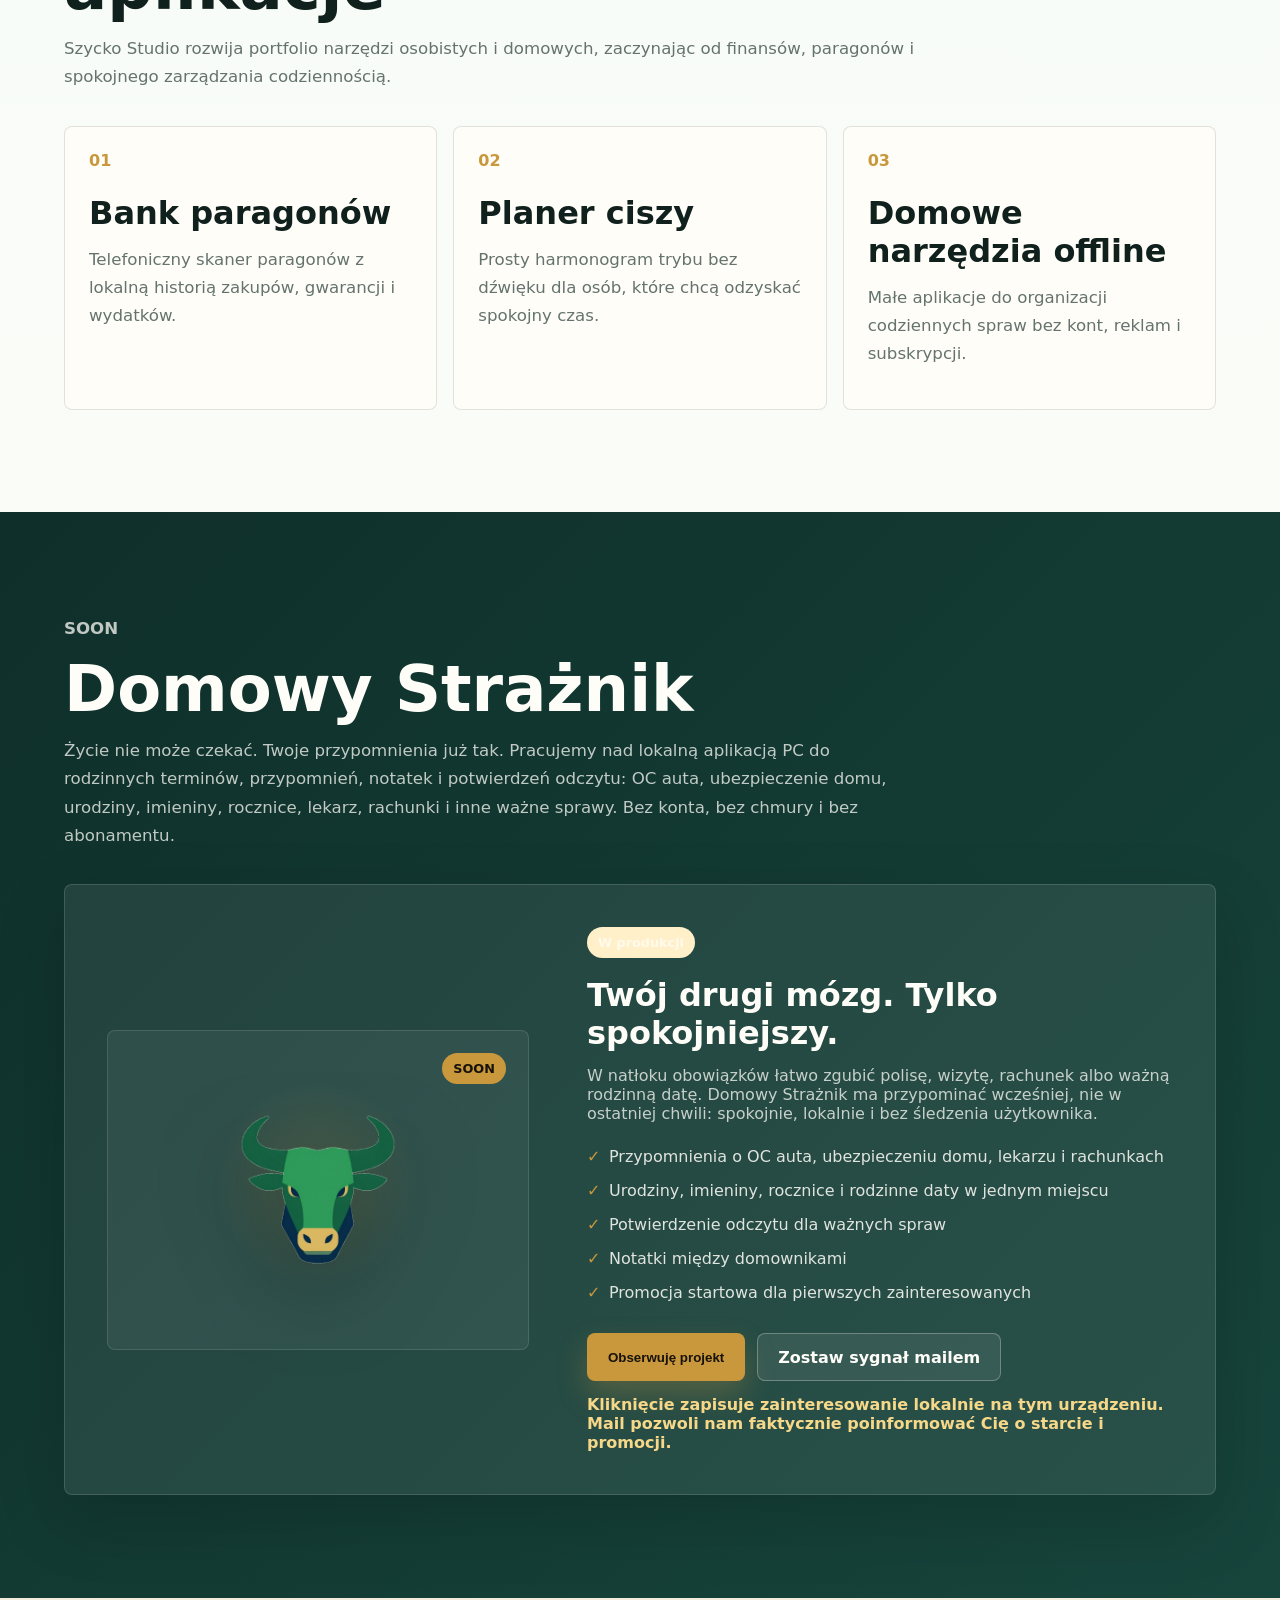
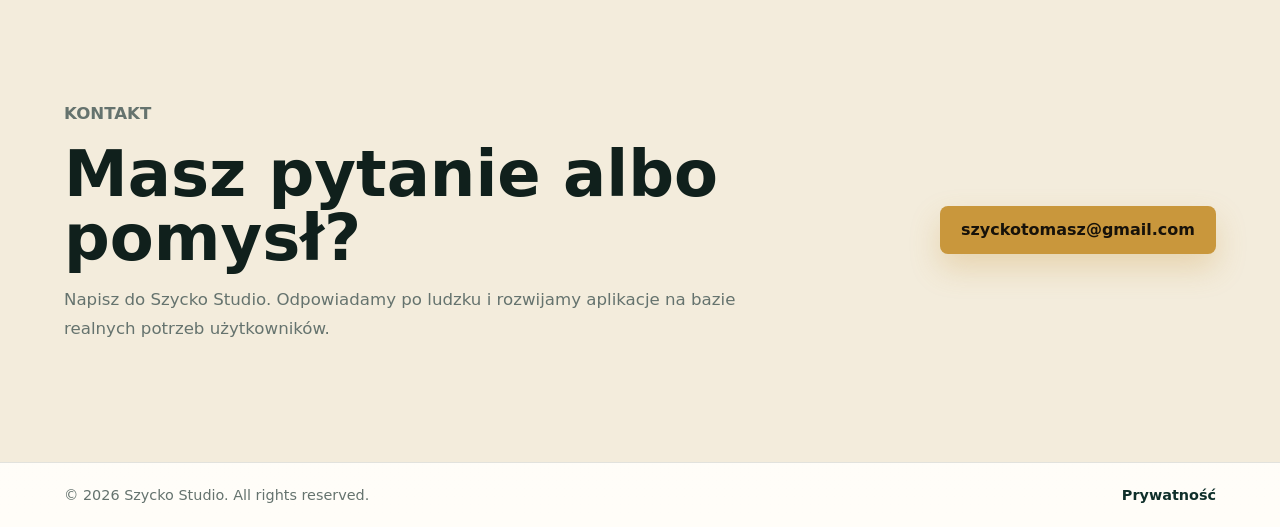
==== commit b88cbaf5: "Refine Domowy Straznik landing copy" ====
--- a/index.html
+++ b/index.html
@@ -157,10 +157,10 @@
           <p class="eyebrow">Soon</p>
           <h2>Domowy Strażnik</h2>
           <p>
-            Pracujemy nad lokalną aplikacją PC do rodzinnych terminów, przypomnień,
-            notatek i potwierdzeń odczytu: OC auta, ubezpieczenie domu, urodziny,
-            imieniny, rocznice, lekarz, rachunki i inne ważne sprawy. Bez konta,
-            bez chmury i bez abonamentu.
+            Życie nie może czekać. Twoje przypomnienia już tak. Pracujemy nad lokalną
+            aplikacją PC do rodzinnych terminów, przypomnień, notatek i potwierdzeń
+            odczytu: OC auta, ubezpieczenie domu, urodziny, imieniny, rocznice, lekarz,
+            rachunki i inne ważne sprawy. Bez konta, bez chmury i bez abonamentu.
           </p>
         </div>
         <article class="soon-card">
@@ -170,12 +170,11 @@
           </div>
           <div class="soon-copy">
             <p class="status-pill soon">W produkcji</p>
-            <h3>Dom ma pamiętać, zanim ktoś zapomni.</h3>
+            <h3>Twój drugi mózg. Tylko spokojniejszy.</h3>
             <p>
-              Plan: powiadomienia na ekranie komputera o zbliżających się opłatach,
-              wizytach, rocznicach, urodzinach i ważnych terminach domowych, zadania
-              dla domowników, wymagane potwierdzenie odczytu, notatki dla drugiej osoby
-              i lokalna synchronizacja przez wybrany folder rodzinny.
+              W natłoku obowiązków łatwo zgubić polisę, wizytę, rachunek albo ważną
+              rodzinną datę. Domowy Strażnik ma przypominać wcześniej, nie w ostatniej
+              chwili: spokojnie, lokalnie i bez śledzenia użytkownika.
             </p>
             <ul class="feature-list">
               <li>Przypomnienia o OC auta, ubezpieczeniu domu, lekarzu i rachunkach</li>
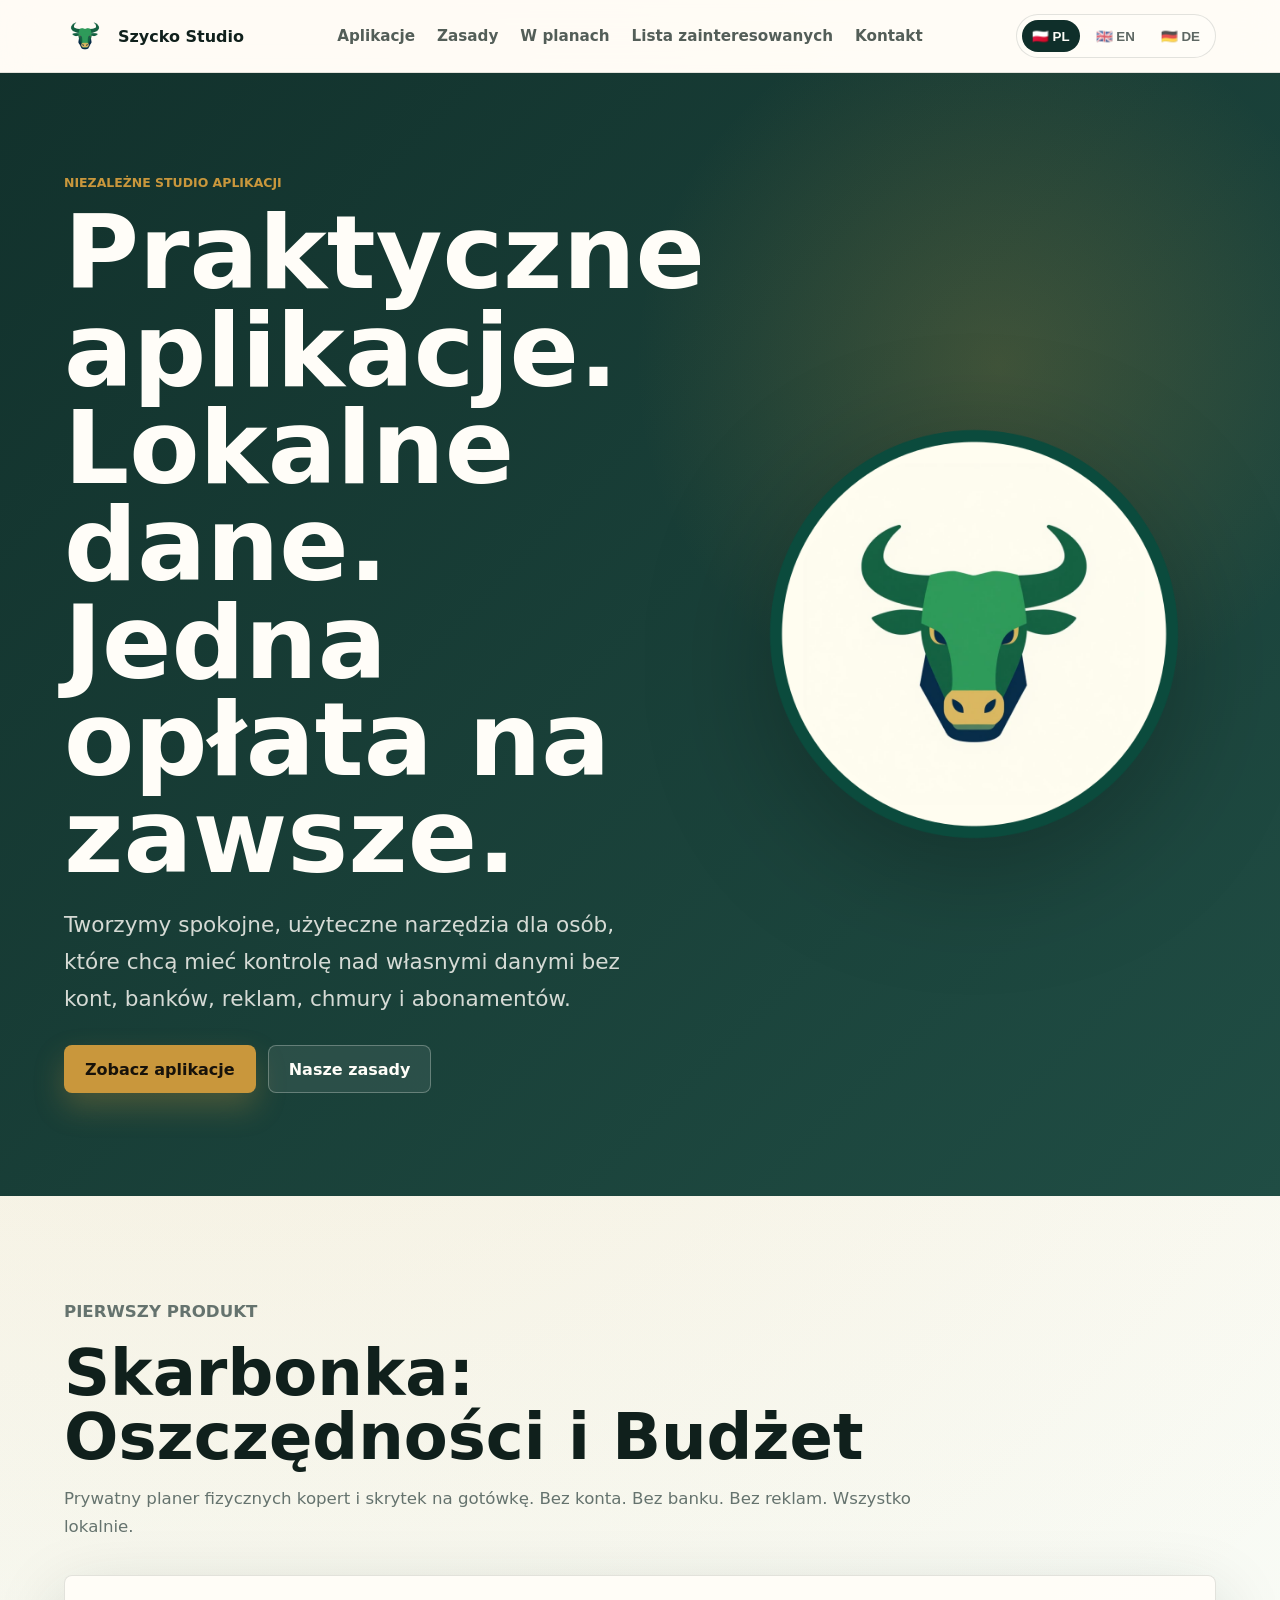
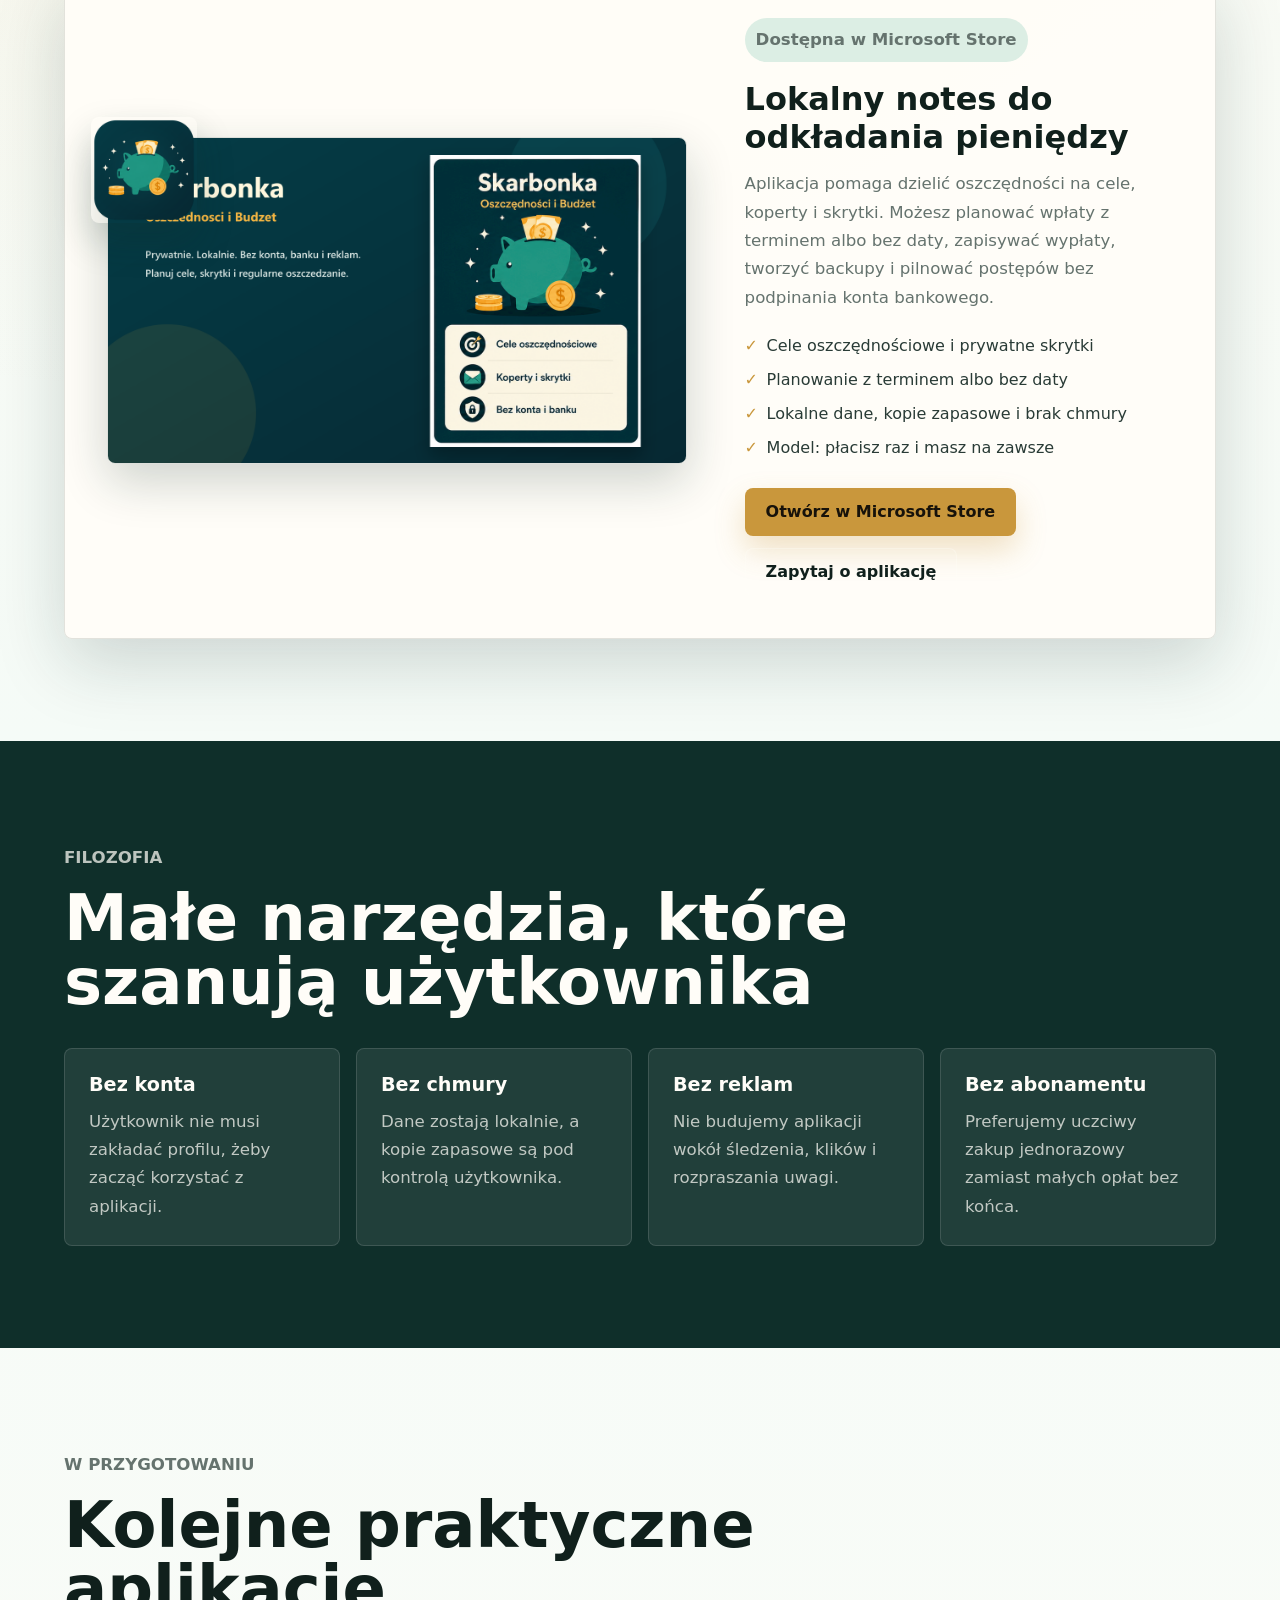
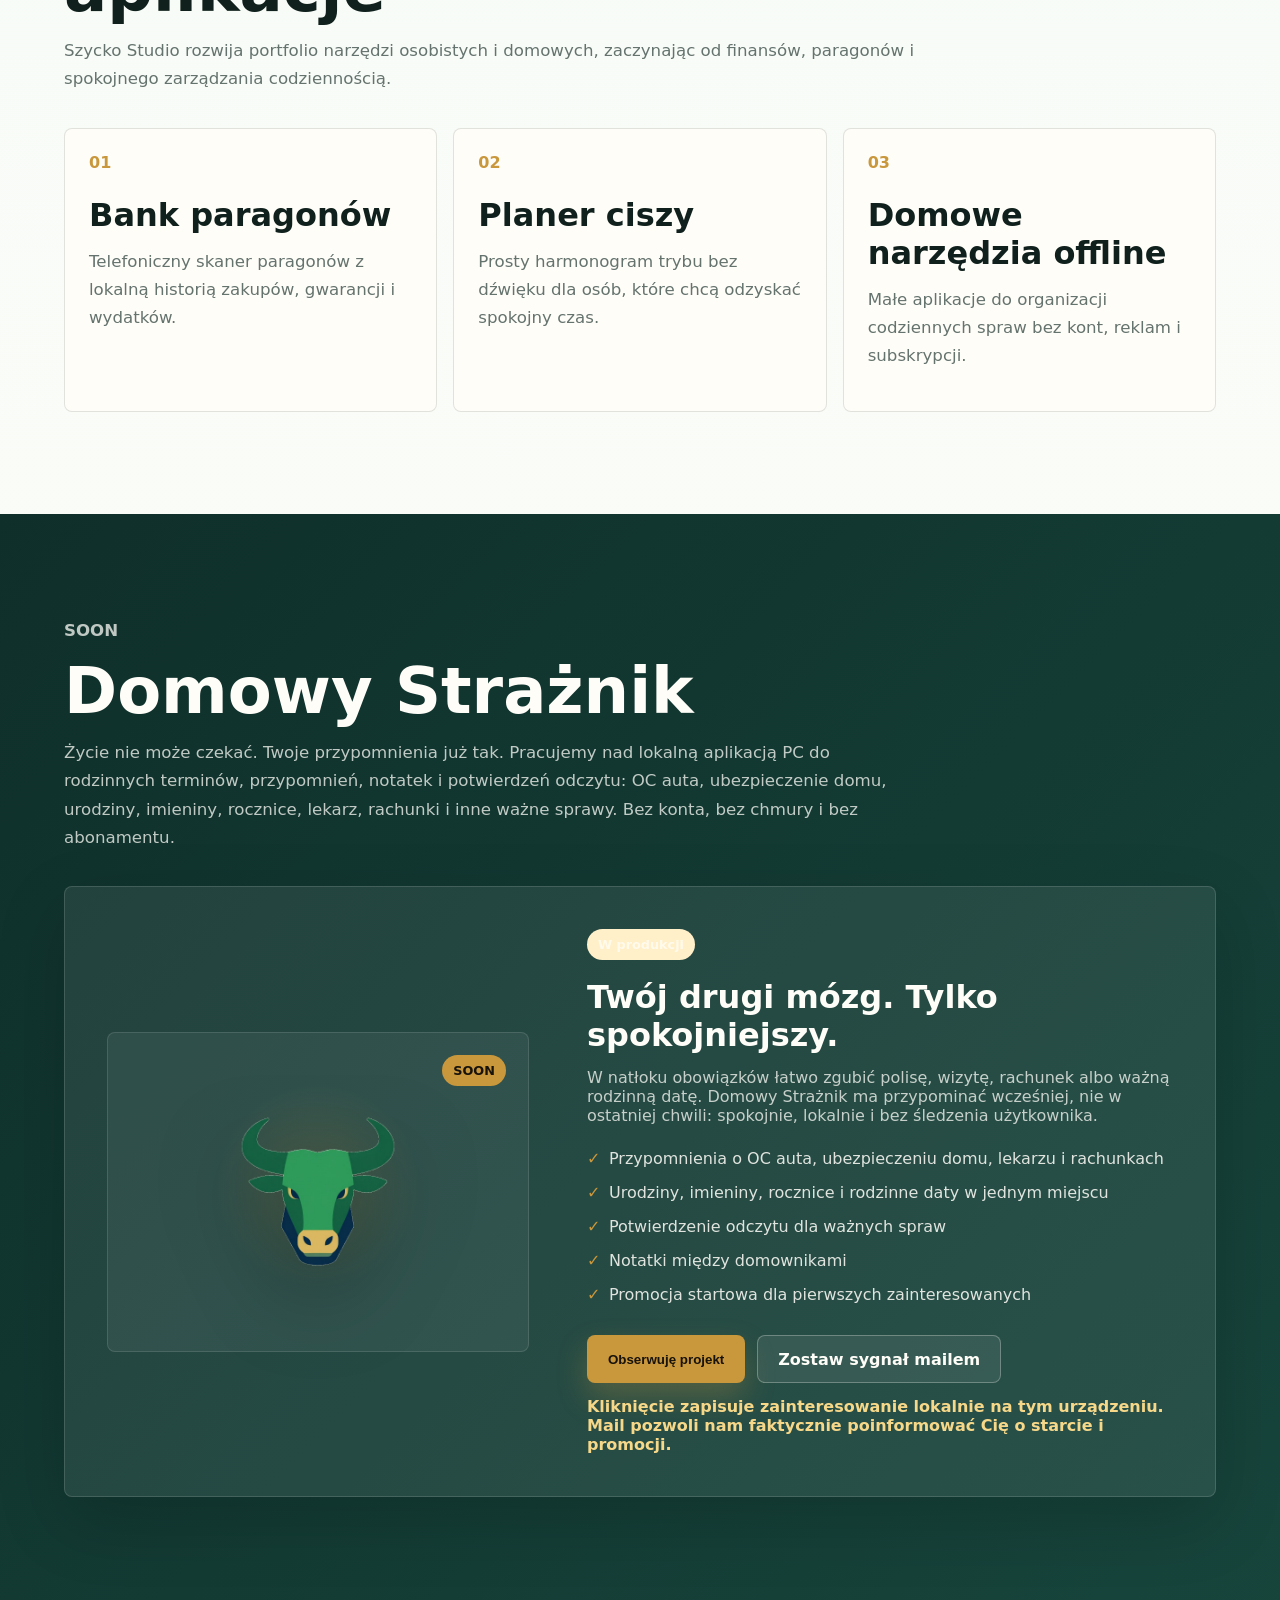
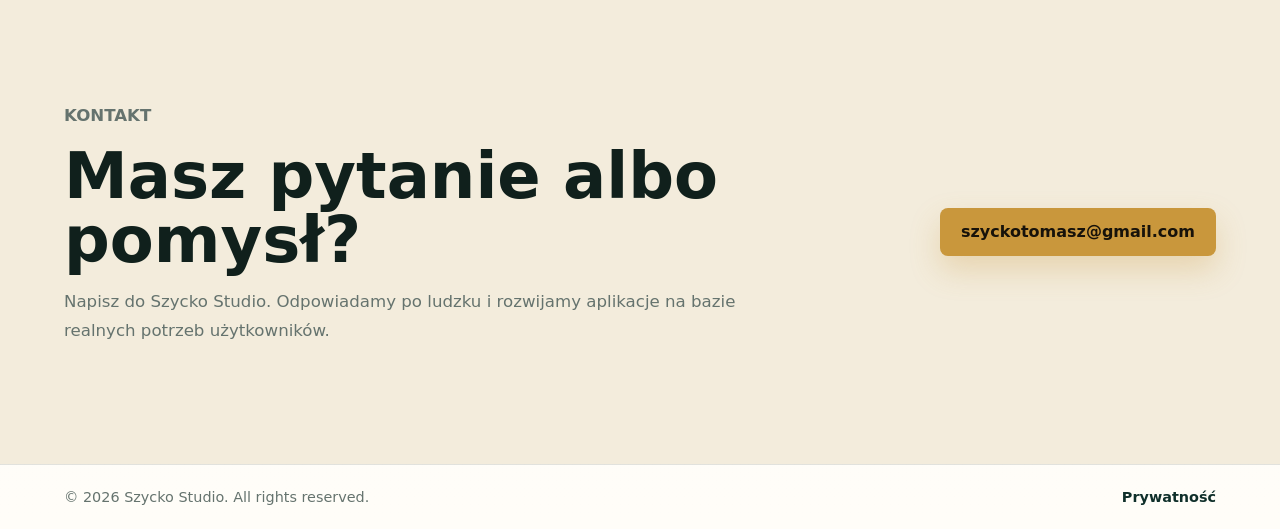
==== commit 8de548fa: "Add trilingual website language switcher" ====
--- a/index.html
+++ b/index.html
@@ -35,6 +35,11 @@
         <a href="#wishlist">Lista zainteresowanych</a>
         <a href="#contact">Kontakt</a>
       </nav>
+      <div class="language-switcher" aria-label="Wybór języka">
+        <button type="button" class="lang-button active" data-lang="pl">🇵🇱 PL</button>
+        <button type="button" class="lang-button" data-lang="en">🇬🇧 EN</button>
+        <button type="button" class="lang-button" data-lang="de">🇩🇪 DE</button>
+      </div>
     </header>
 
     <main id="top">
--- a/styles.css
+++ b/styles.css
@@ -77,6 +77,32 @@
   color: var(--forest);
 }
 
+.language-switcher {
+  display: inline-flex;
+  flex-shrink: 0;
+  gap: 6px;
+  padding: 5px;
+  border: 1px solid var(--line);
+  border-radius: 999px;
+  background: rgba(255, 253, 248, 0.72);
+}
+
+.lang-button {
+  min-height: 32px;
+  padding: 0 10px;
+  border: 0;
+  border-radius: 999px;
+  background: transparent;
+  color: rgba(16, 32, 28, 0.68);
+  cursor: pointer;
+  font-weight: 900;
+}
+
+.lang-button.active {
+  background: var(--forest);
+  color: #fffdf8;
+}
+
 main {
   overflow: hidden;
 }
@@ -464,6 +490,10 @@
     padding-bottom: 4px;
   }
 
+  .language-switcher {
+    align-self: flex-start;
+  }
+
   .hero,
   .product,
   .soon-card,
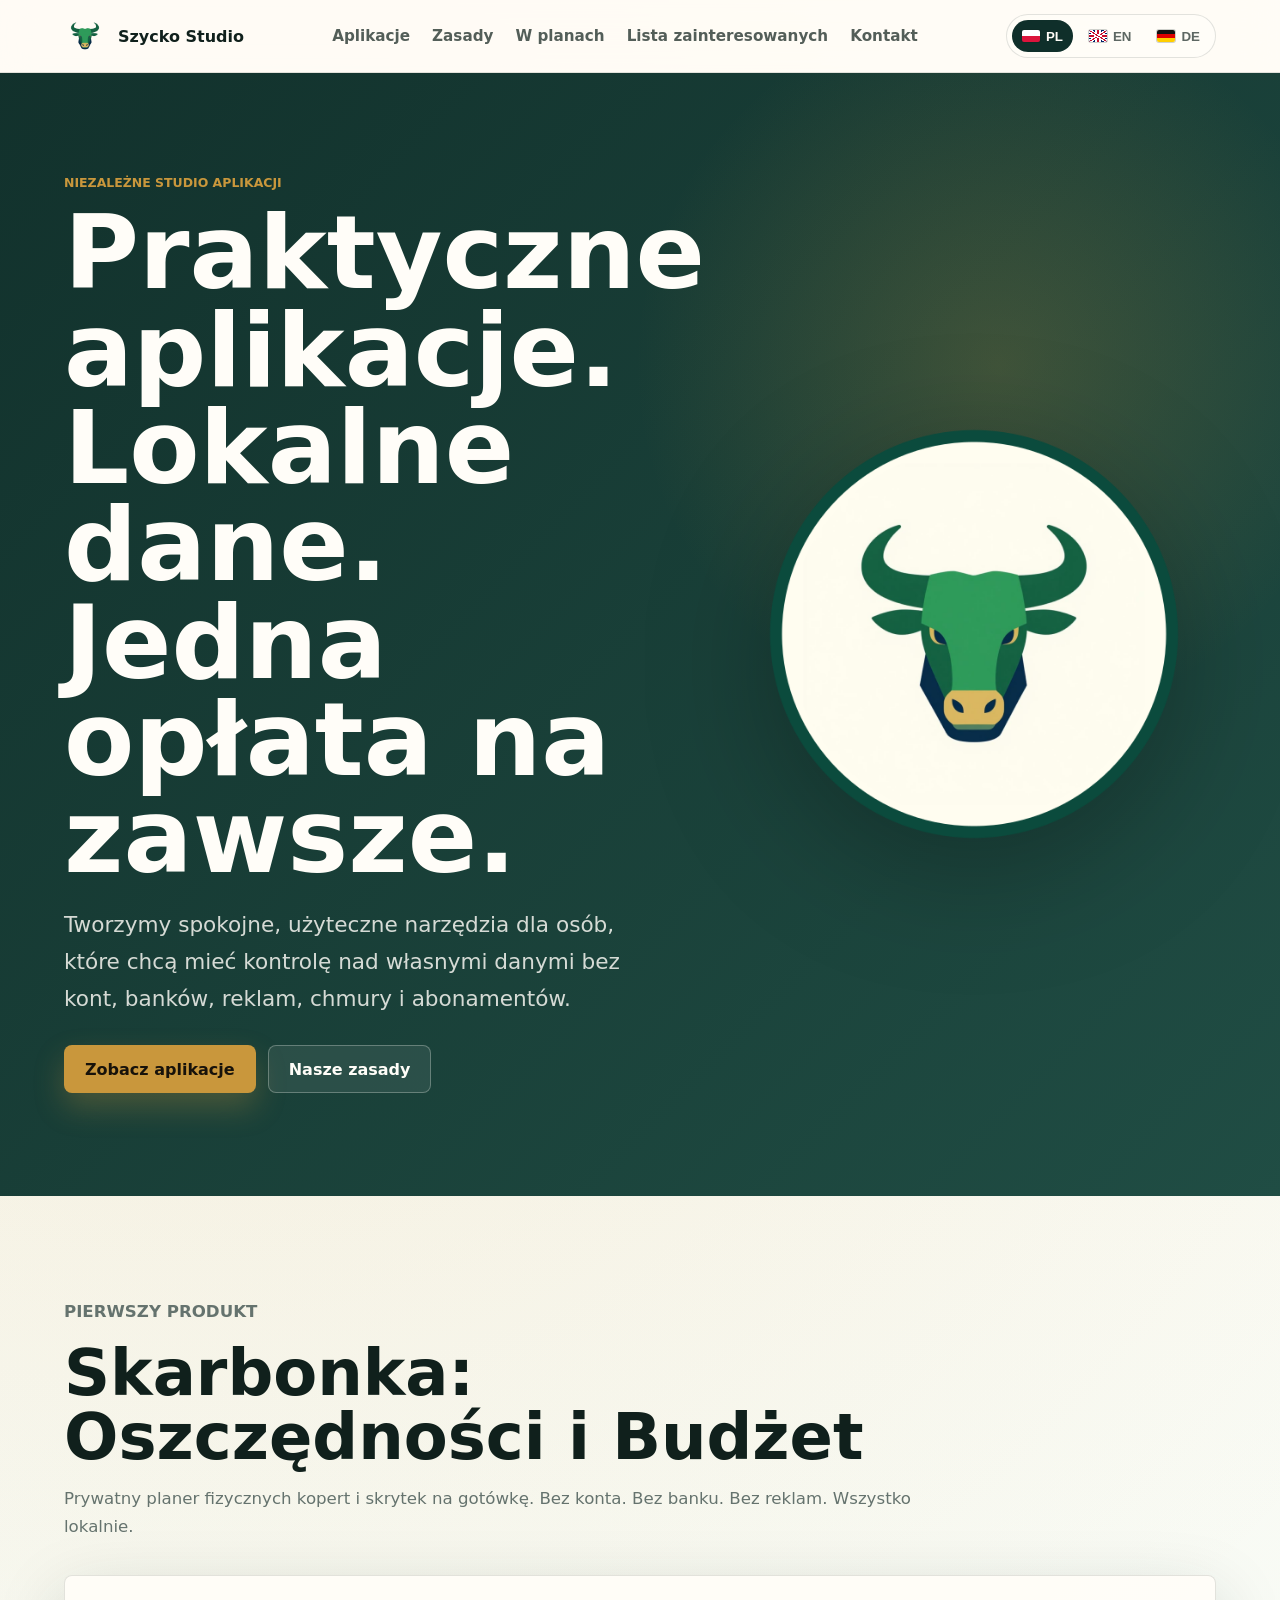
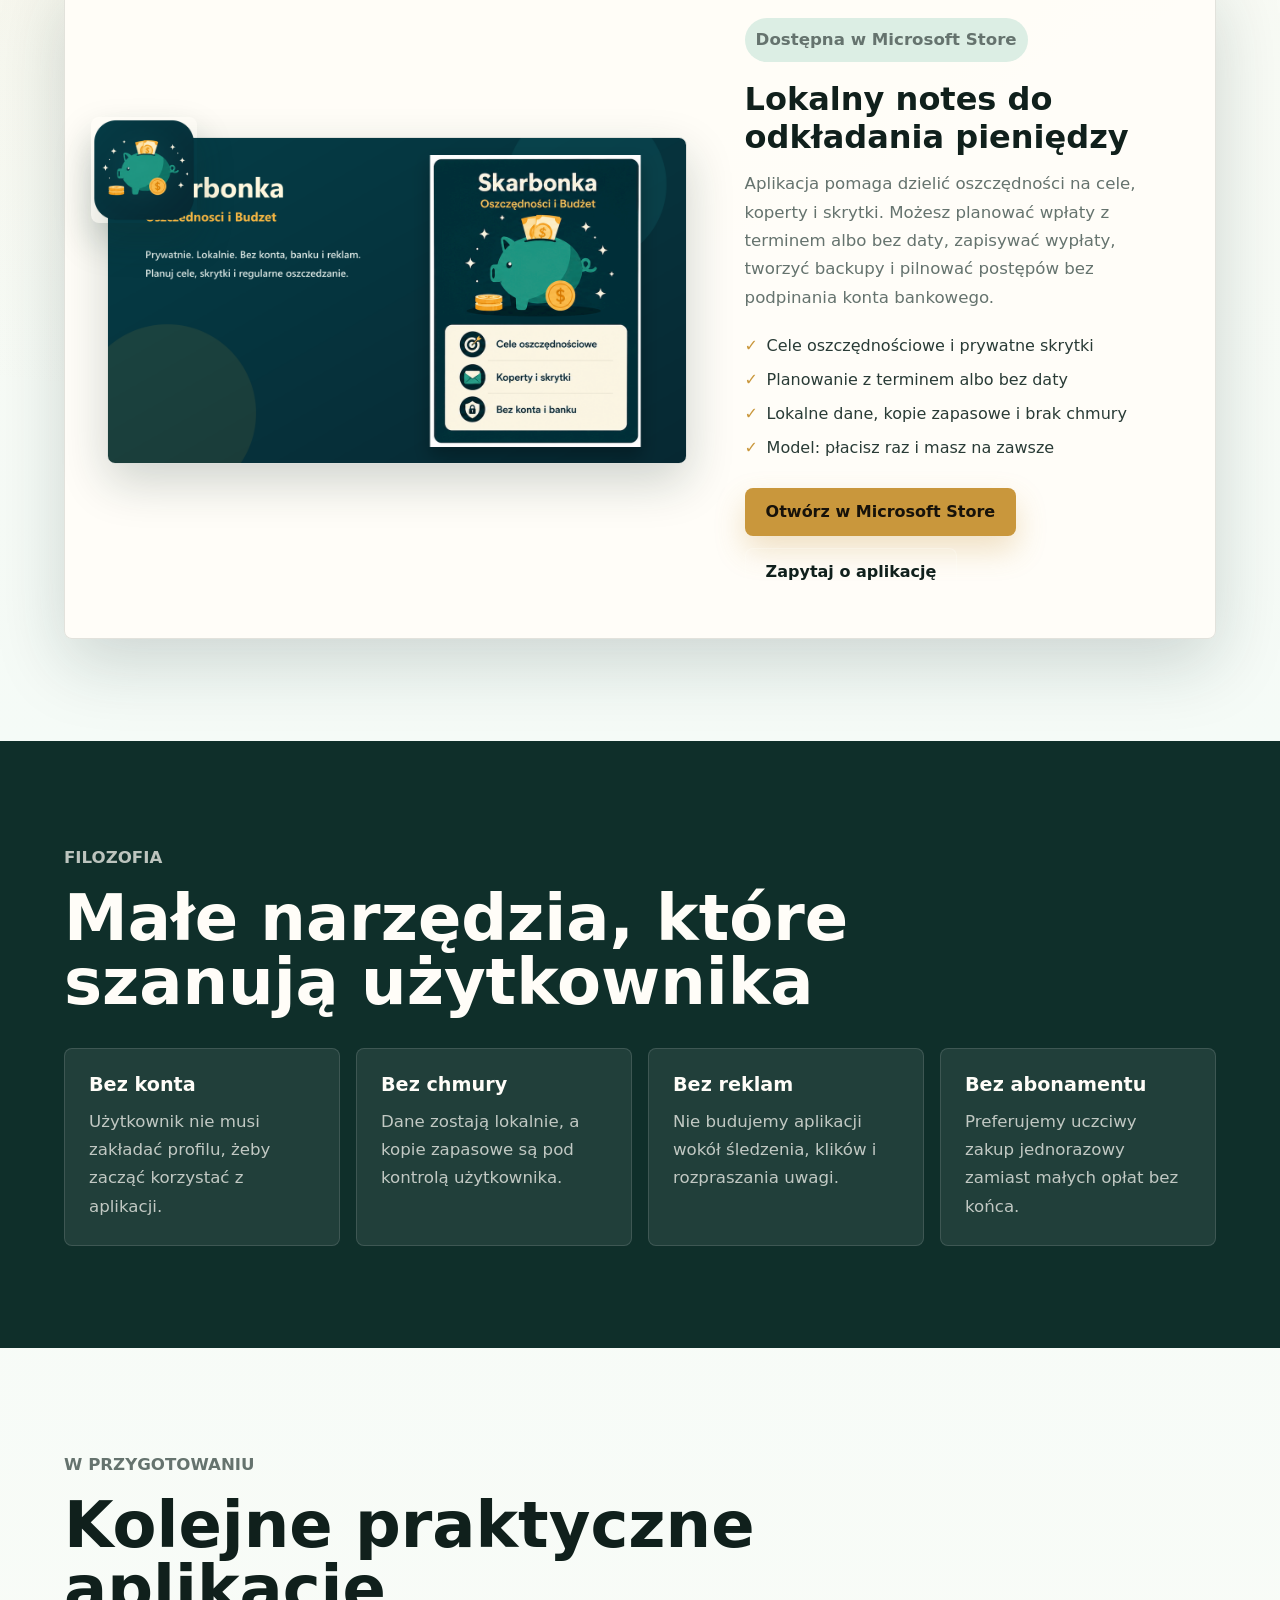
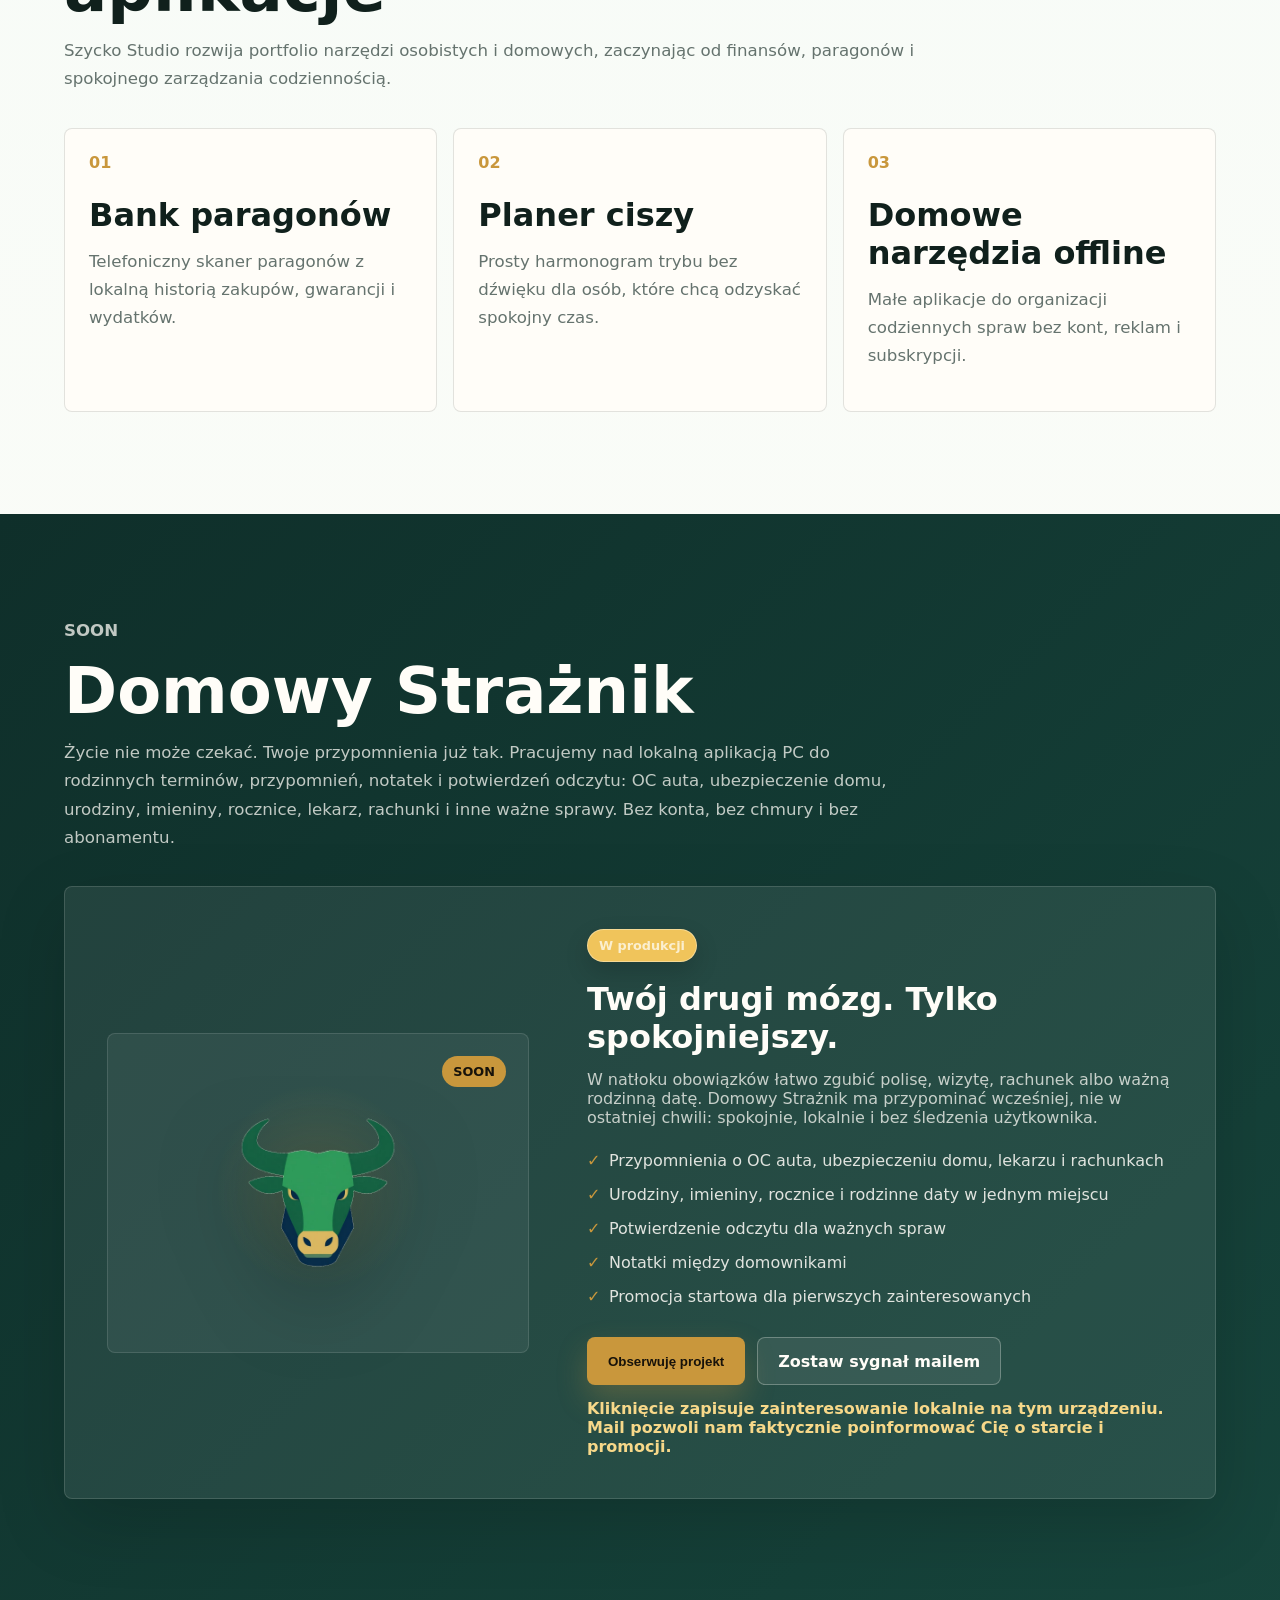
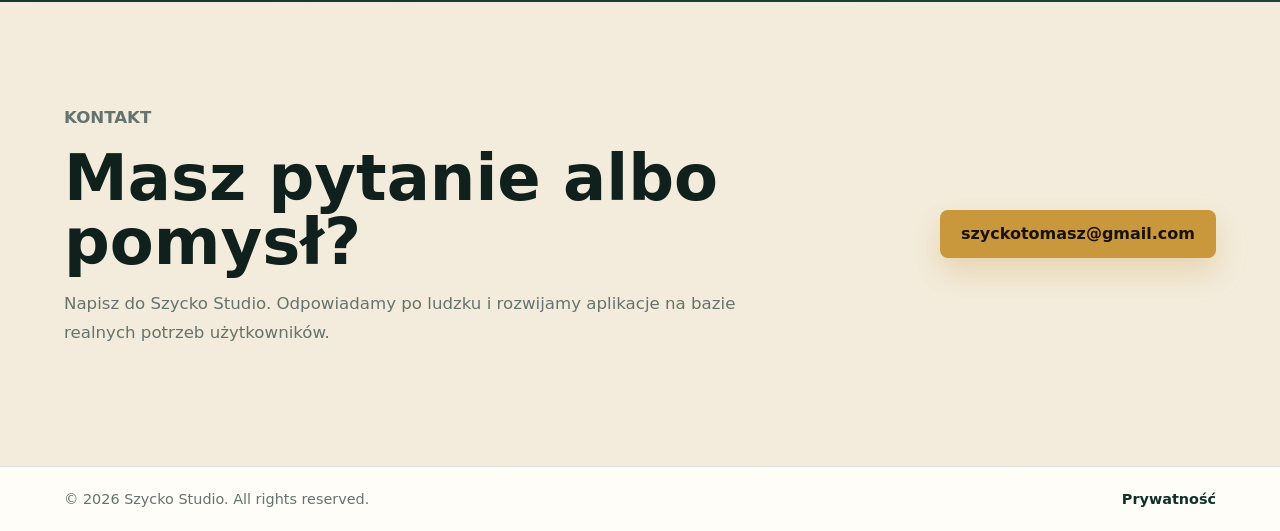
==== commit 04c960de: "Improve language flag icons" ====
--- a/index.html
+++ b/index.html
@@ -36,9 +36,9 @@
         <a href="#contact">Kontakt</a>
       </nav>
       <div class="language-switcher" aria-label="Wybór języka">
-        <button type="button" class="lang-button active" data-lang="pl">🇵🇱 PL</button>
-        <button type="button" class="lang-button" data-lang="en">🇬🇧 EN</button>
-        <button type="button" class="lang-button" data-lang="de">🇩🇪 DE</button>
+        <button type="button" class="lang-button active" data-lang="pl"><span class="flag flag-pl" aria-hidden="true"></span> PL</button>
+        <button type="button" class="lang-button" data-lang="en"><span class="flag flag-en" aria-hidden="true"></span> EN</button>
+        <button type="button" class="lang-button" data-lang="de"><span class="flag flag-de" aria-hidden="true"></span> DE</button>
       </div>
     </header>
 
--- a/styles.css
+++ b/styles.css
@@ -95,12 +95,49 @@
   background: transparent;
   color: rgba(16, 32, 28, 0.68);
   cursor: pointer;
+  display: inline-flex;
+  align-items: center;
+  gap: 6px;
   font-weight: 900;
 }
 
 .lang-button.active {
   background: var(--forest);
   color: #fffdf8;
+}
+
+.flag {
+  width: 18px;
+  height: 12px;
+  display: inline-block;
+  flex: 0 0 auto;
+  border-radius: 2px;
+  overflow: hidden;
+  box-shadow: 0 0 0 1px rgba(16, 32, 28, 0.2);
+}
+
+.flag-pl {
+  background: linear-gradient(to bottom, #fff 0 50%, #dc143c 50% 100%);
+}
+
+.flag-de {
+  background: linear-gradient(to bottom, #111 0 33.33%, #dd0000 33.33% 66.66%, #ffce00 66.66% 100%);
+}
+
+.flag-en {
+  position: relative;
+  background: #012169;
+}
+
+.flag-en::before {
+  content: "";
+  position: absolute;
+  inset: 0;
+  background:
+    linear-gradient(32deg, transparent 0 42%, #fff 42% 48%, #c8102e 48% 53%, #fff 53% 59%, transparent 59%),
+    linear-gradient(148deg, transparent 0 42%, #fff 42% 48%, #c8102e 48% 53%, #fff 53% 59%, transparent 59%),
+    linear-gradient(to bottom, transparent 0 35%, #fff 35% 43%, #c8102e 43% 57%, #fff 57% 65%, transparent 65%),
+    linear-gradient(to right, transparent 0 35%, #fff 35% 43%, #c8102e 43% 57%, #fff 57% 65%, transparent 65%);
 }
 
 main {
@@ -289,8 +326,10 @@
 }
 
 .status-pill.soon {
-  background: #fff0c9;
-  color: #6e4c12;
+  background: #f0c45b;
+  color: #172019;
+  border: 1px solid rgba(255, 253, 248, 0.36);
+  box-shadow: 0 10px 24px rgba(0, 0, 0, 0.16);
 }
 
 .feature-list {
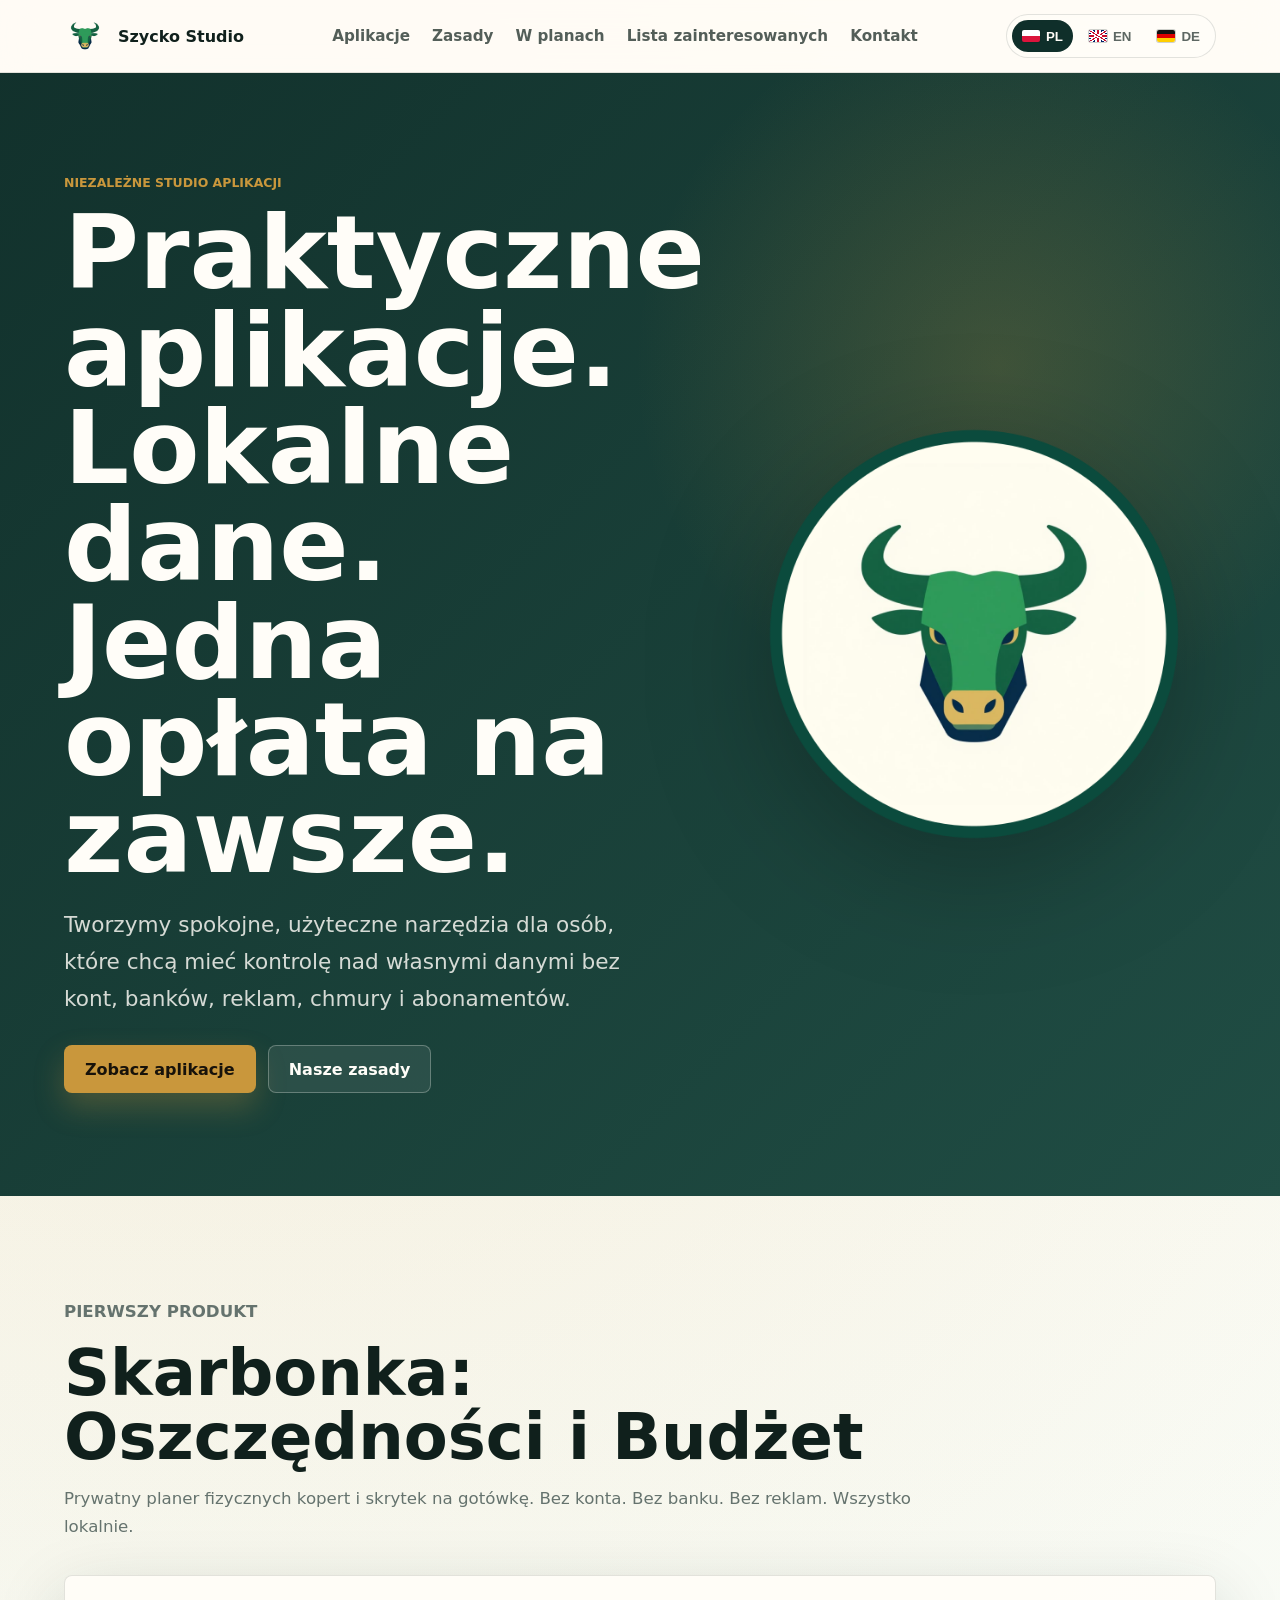
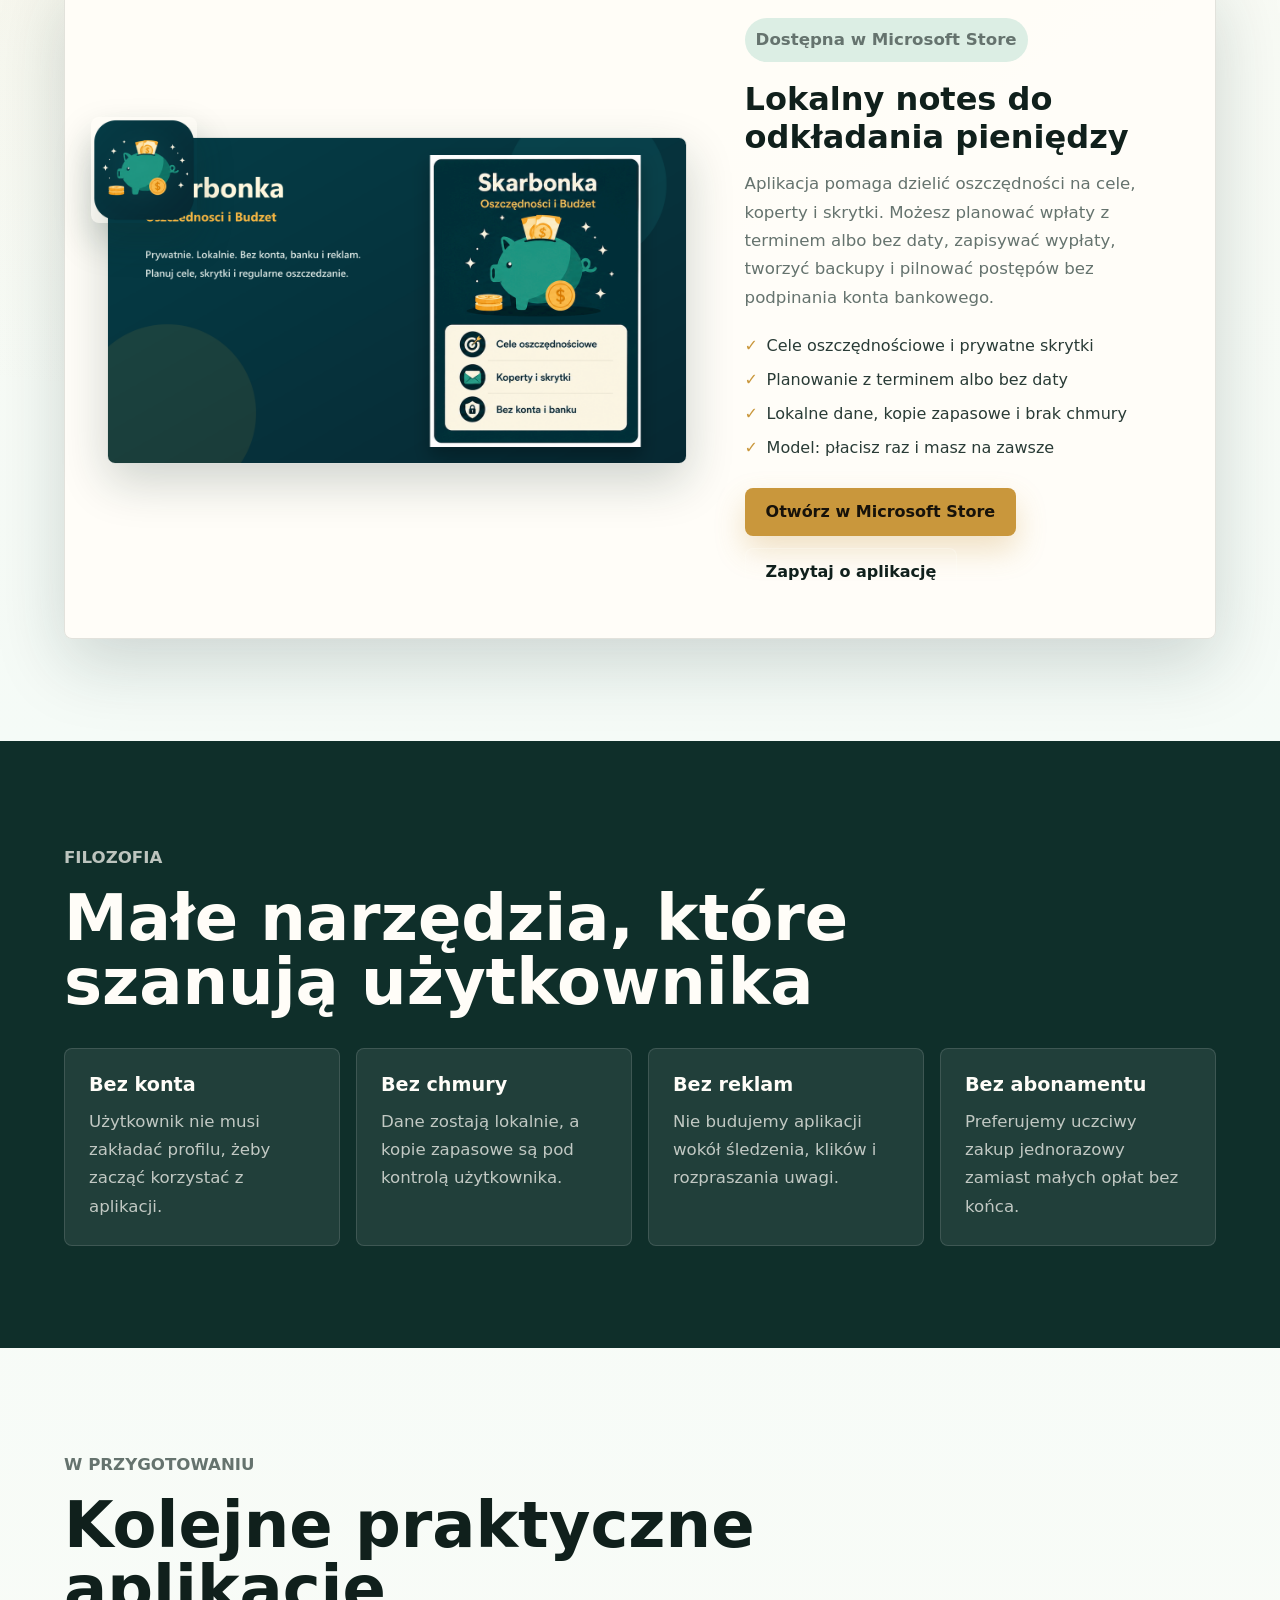
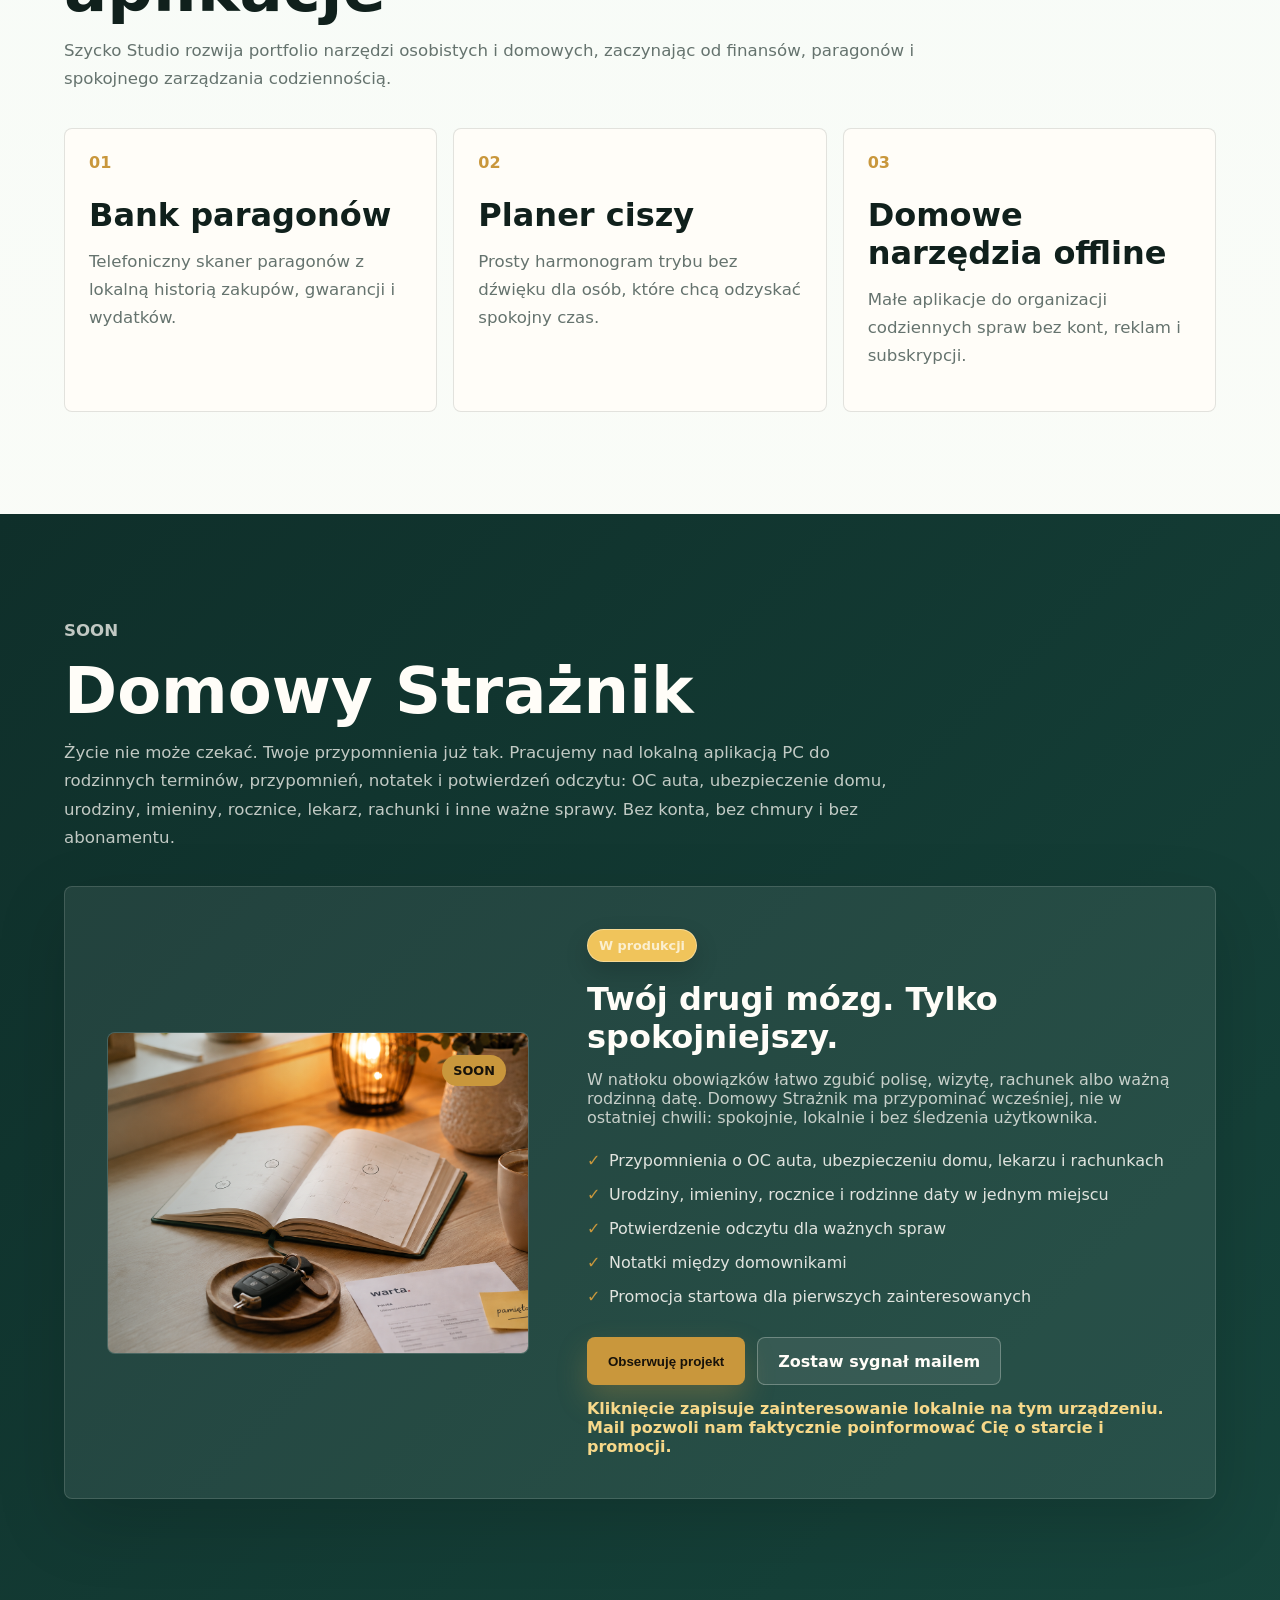
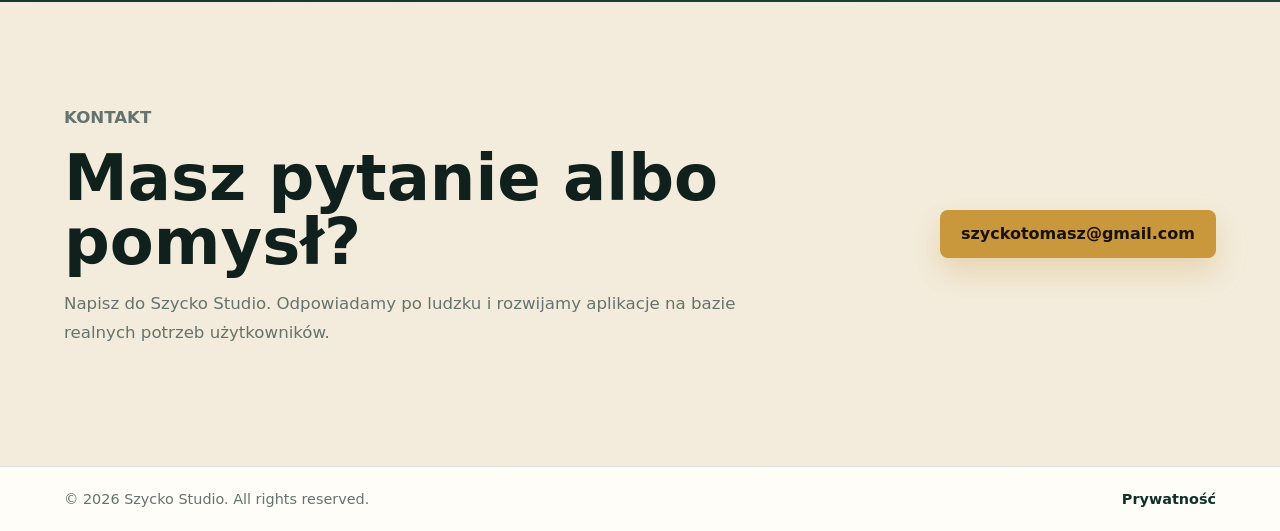
==== commit 08972c0e: "Add localized app images and reminder hero" ====
--- a/index.html
+++ b/index.html
@@ -170,7 +170,7 @@
         </div>
         <article class="soon-card">
           <div class="soon-visual">
-            <img src="assets/szycko-studio-bull.png" alt="" />
+            <img class="soon-photo" src="assets/home-reminder-hero.png" alt="" />
             <span>SOON</span>
           </div>
           <div class="soon-copy">
--- a/styles.css
+++ b/styles.css
@@ -445,15 +445,28 @@
   background:
     radial-gradient(circle at 50% 48%, rgba(201, 151, 60, 0.18), transparent 38%),
     rgba(255, 253, 248, 0.06);
+  overflow: hidden;
 }
 
 .soon-visual img {
-  width: min(230px, 72%);
-  filter: drop-shadow(0 28px 44px rgba(0, 0, 0, 0.28));
+  width: 100%;
+  height: 100%;
+  min-height: 320px;
+  object-fit: cover;
+  filter: saturate(0.96) contrast(1.02);
+}
+
+.soon-visual::after {
+  content: "";
+  position: absolute;
+  inset: 0;
+  background: linear-gradient(90deg, rgba(15, 47, 42, 0.32), transparent 58%);
+  pointer-events: none;
 }
 
 .soon-visual span {
   position: absolute;
+  z-index: 1;
   right: 22px;
   top: 22px;
   padding: 8px 11px;
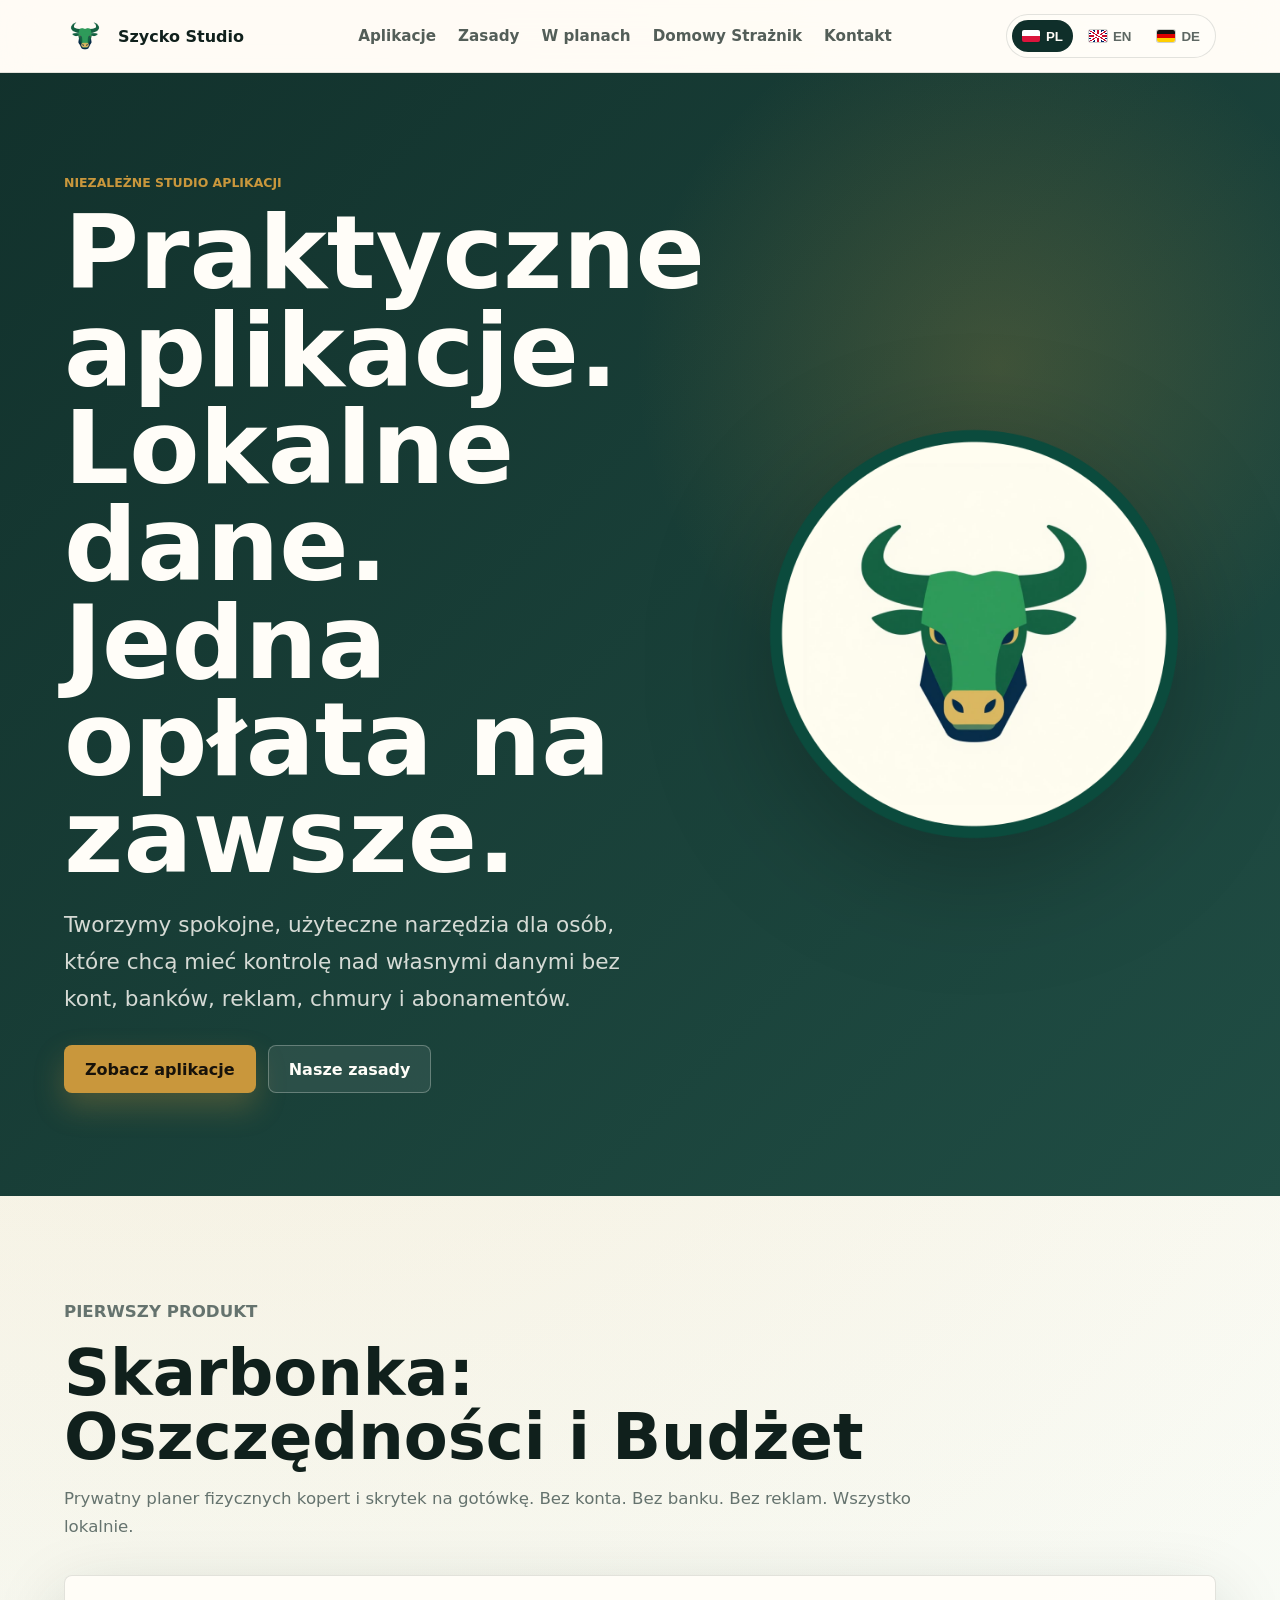
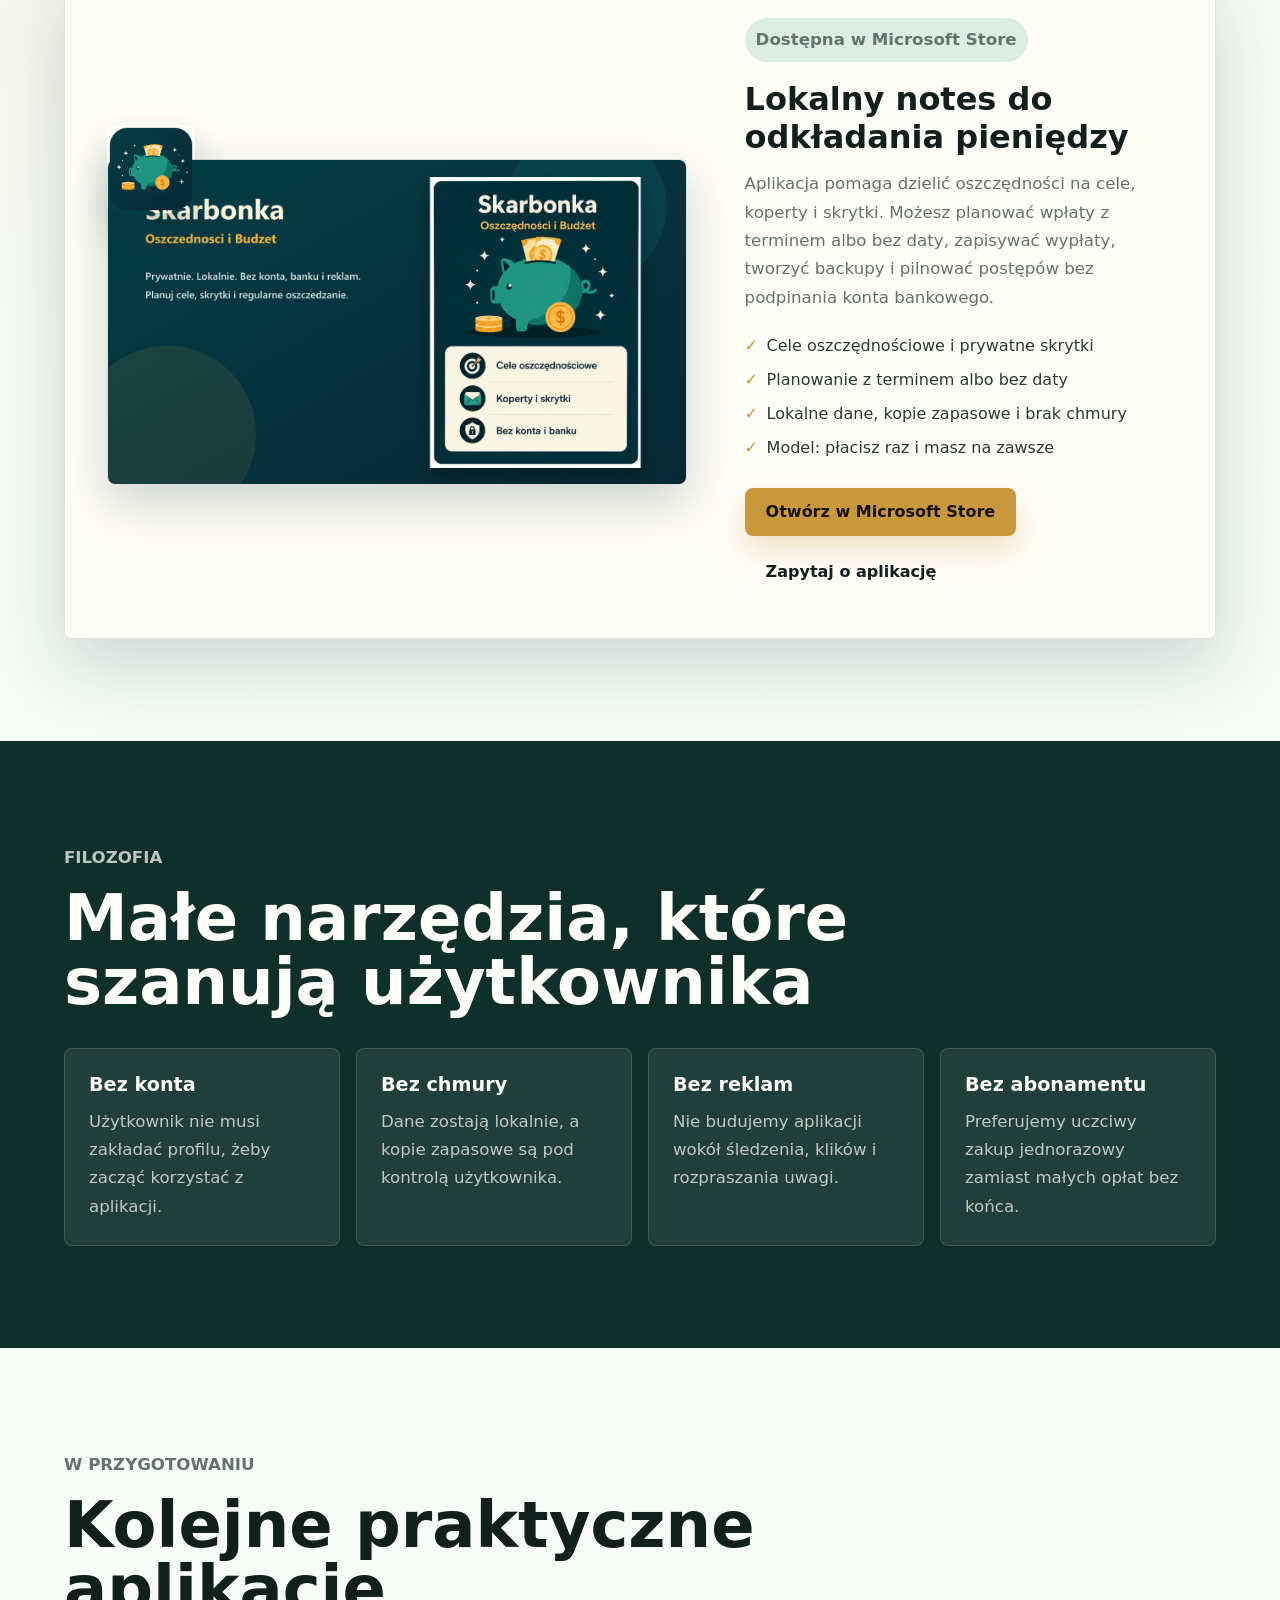
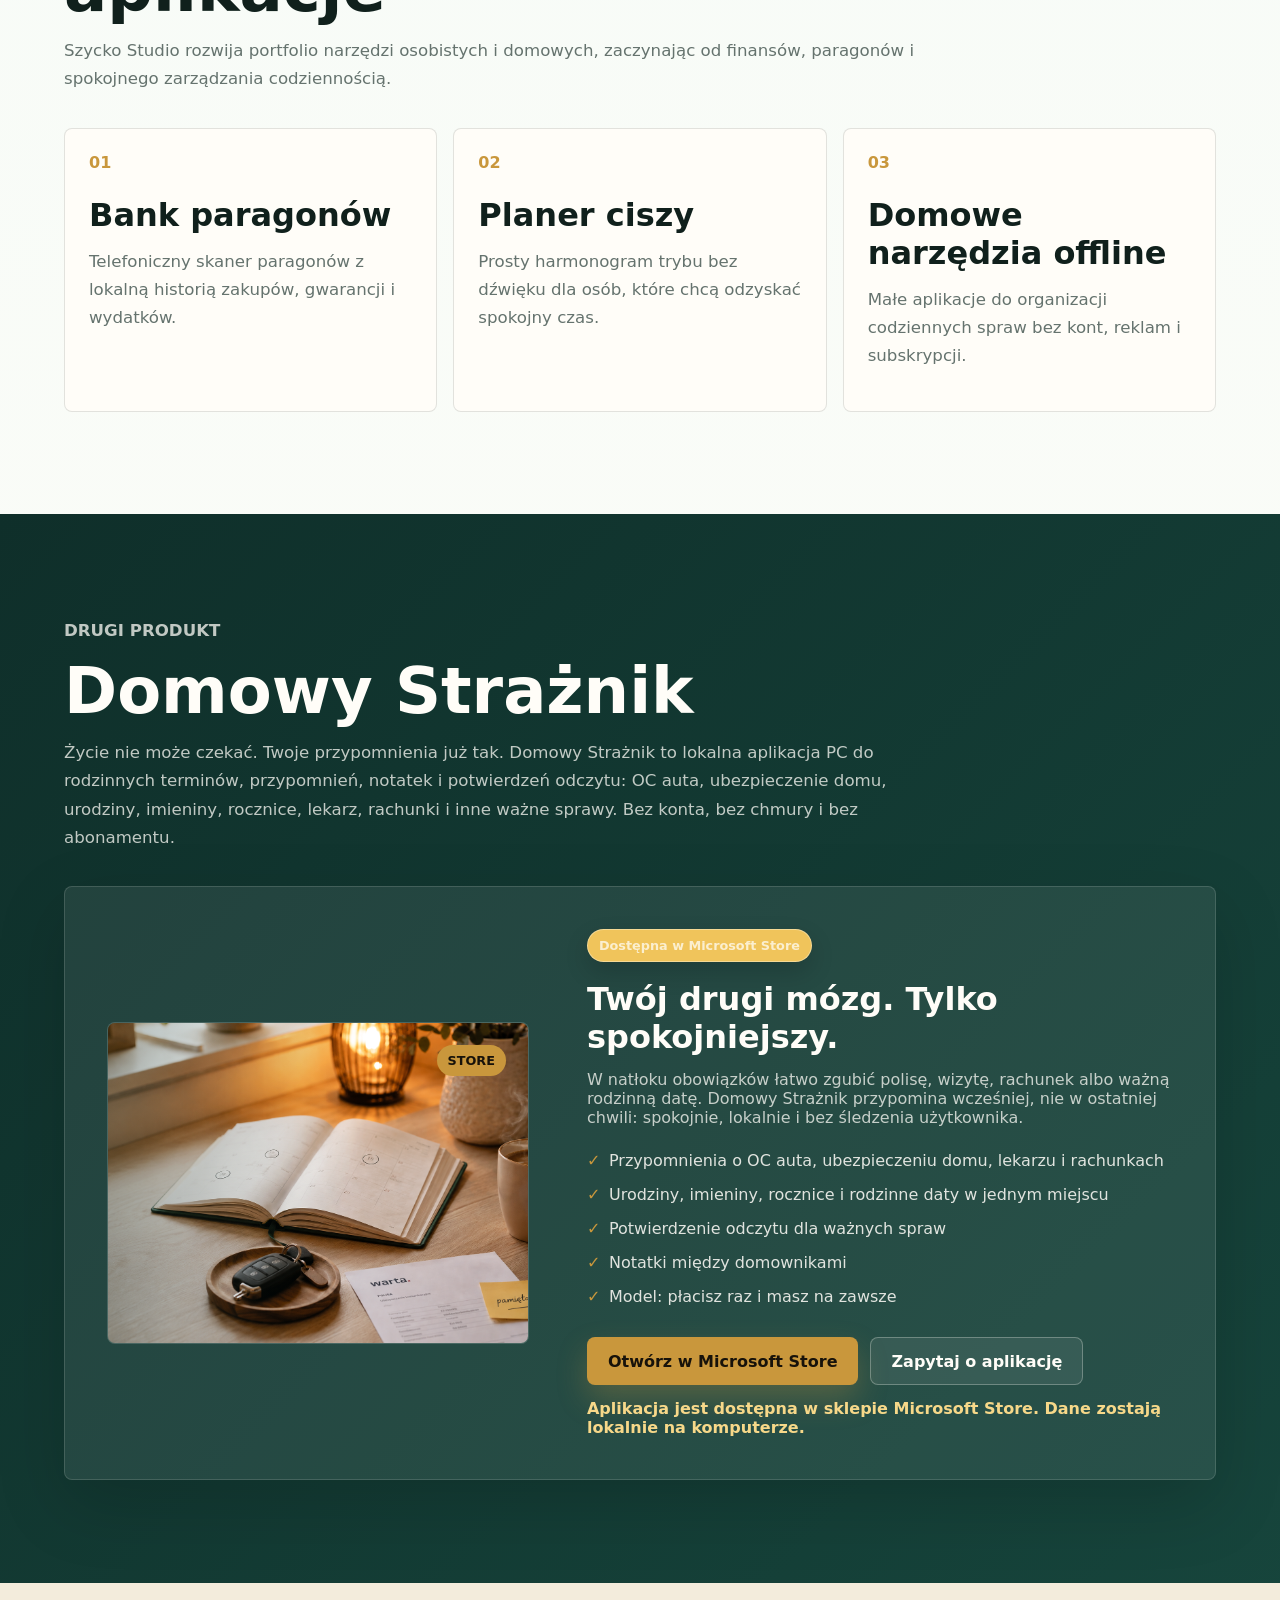
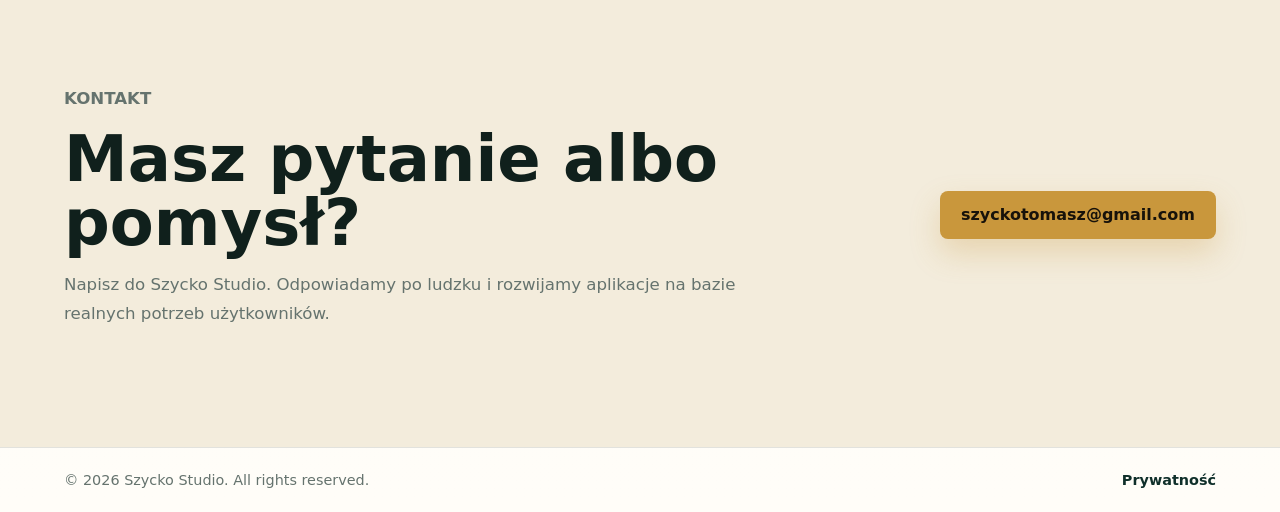
==== commit 2e5452e9: "Update site for Home Reminder launch" ====
--- a/index.html
+++ b/index.html
@@ -32,7 +32,7 @@
         <a href="#apps">Aplikacje</a>
         <a href="#principles">Zasady</a>
         <a href="#roadmap">W planach</a>
-        <a href="#wishlist">Lista zainteresowanych</a>
+        <a href="#wishlist">Domowy Strażnik</a>
         <a href="#contact">Kontakt</a>
       </nav>
       <div class="language-switcher" aria-label="Wybór języka">
@@ -159,11 +159,11 @@
 
       <section id="wishlist" class="wishlist section-band">
         <div class="section-title">
-          <p class="eyebrow">Soon</p>
+          <p class="eyebrow">Drugi produkt</p>
           <h2>Domowy Strażnik</h2>
           <p>
-            Życie nie może czekać. Twoje przypomnienia już tak. Pracujemy nad lokalną
-            aplikacją PC do rodzinnych terminów, przypomnień, notatek i potwierdzeń
+            Życie nie może czekać. Twoje przypomnienia już tak. Domowy Strażnik to lokalna
+            aplikacja PC do rodzinnych terminów, przypomnień, notatek i potwierdzeń
             odczytu: OC auta, ubezpieczenie domu, urodziny, imieniny, rocznice, lekarz,
             rachunki i inne ważne sprawy. Bez konta, bez chmury i bez abonamentu.
           </p>
@@ -171,14 +171,14 @@
         <article class="soon-card">
           <div class="soon-visual">
             <img class="soon-photo" src="assets/home-reminder-hero.png" alt="" />
-            <span>SOON</span>
+            <span>STORE</span>
           </div>
           <div class="soon-copy">
-            <p class="status-pill soon">W produkcji</p>
+            <p class="status-pill soon">Dostępna w Microsoft Store</p>
             <h3>Twój drugi mózg. Tylko spokojniejszy.</h3>
             <p>
               W natłoku obowiązków łatwo zgubić polisę, wizytę, rachunek albo ważną
-              rodzinną datę. Domowy Strażnik ma przypominać wcześniej, nie w ostatniej
+              rodzinną datę. Domowy Strażnik przypomina wcześniej, nie w ostatniej
               chwili: spokojnie, lokalnie i bez śledzenia użytkownika.
             </p>
             <ul class="feature-list">
@@ -186,17 +186,17 @@
               <li>Urodziny, imieniny, rocznice i rodzinne daty w jednym miejscu</li>
               <li>Potwierdzenie odczytu dla ważnych spraw</li>
               <li>Notatki między domownikami</li>
-              <li>Promocja startowa dla pierwszych zainteresowanych</li>
+              <li>Model: płacisz raz i masz na zawsze</li>
             </ul>
             <div class="product-actions">
-              <button class="button primary wishlist-button" type="button" data-product="Domowy Strażnik">
-                Obserwuję projekt
-              </button>
+              <a class="button primary wishlist-button" href="https://apps.microsoft.com/detail/9MVX7KW9LJGP" target="_blank" rel="noopener">
+                Otwórz w Microsoft Store
+              </a>
               <a
                 class="button secondary"
-                href="mailto:szyckotomasz@gmail.com?subject=Domowy%20Straznik%20-%20lista%20zainteresowanych&body=Chce%20dostac%20informacje%20o%20premierze%20aplikacji%20Domowy%20Straznik%20i%20promocji%20startowej."
+                href="mailto:szyckotomasz@gmail.com?subject=Domowy%20Straznik%20-%20pytanie&body=Chce%20zapytac%20o%20aplikacje%20Domowy%20Straznik."
               >
-                Zostaw sygnał mailem
+                Zapytaj o aplikację
               </a>
             </div>
             <p class="wishlist-note" aria-live="polite"></p>
--- a/styles.css
+++ b/styles.css
@@ -295,6 +295,7 @@
 .product-media {
   position: relative;
   min-height: 340px;
+  padding-top: 34px;
 }
 
 .product-shot {
@@ -306,12 +307,13 @@
 
 .product-icon {
   position: absolute;
-  top: -20px;
-  left: -16px;
-  width: 106px;
-  height: 106px;
+  top: 0;
+  left: 0;
+  width: 88px;
+  height: 88px;
   border-radius: 8px;
   box-shadow: 0 18px 36px rgba(15, 47, 42, 0.22);
+  z-index: 2;
 }
 
 .status-pill {
